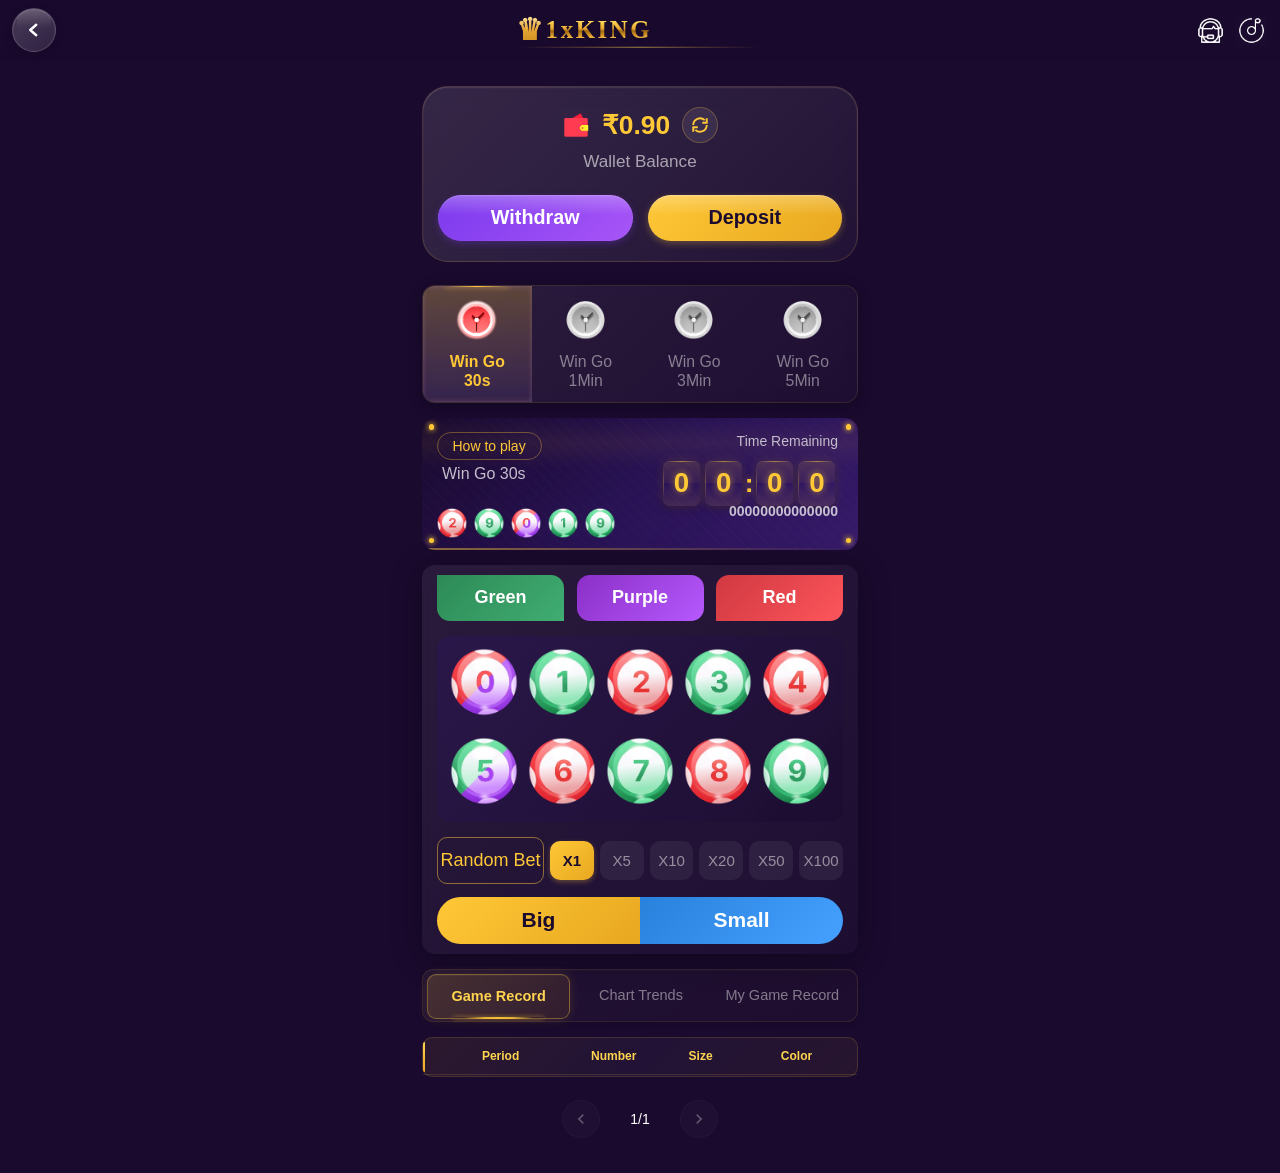
==== index.html @ 7b6fef20 "sdfsdf" ====
<!DOCTYPE html>
<html lang="en">

<head>
  <meta charset="UTF-8">
  <meta name="viewport" content="width=device-width, initial-scale=1.0">
  <title>RAJALUCK - Wallet & Games</title>
  <style>
    :root {
      --gold: #ffc837;
      --gold-alpha: rgba(255, 200, 55, 0.5);
      --gold-light: #ffc837;
      --gold-glow: rgba(255, 200, 55, 0.15);
      --red: #fd565c;
      --green: #40ad72;
      --violet: #b659fe;
      --primary-red: #fb4e4e;
      --primary-green: #5cba47;
      --primary-violet: #eb43dd;
      --bg-glass: linear-gradient(135deg, rgba(255, 255, 255, 0.07), rgba(255, 255, 255, 0.02));
      --sweep-color: rgba(255, 255, 255, 0.2);
      --font-stack: -apple-system, BlinkMacSystemFont, "Helvetica Neue", Helvetica, "Segoe UI", Arial, sans-serif;
      --glass-card-bg: linear-gradient(135deg, rgba(255, 255, 255, 0.12) 0%, rgba(255, 255, 255, 0.04) 100%);
      --gold-grad: linear-gradient(135deg, #FFC837 0%, #E8A820 100%);
      --purple-grad: linear-gradient(135deg, #7C3AED 0%, #A855F7 100%);
      --glass-container-bg: linear-gradient(135deg, rgba(255, 255, 255, 0.08) 0%, rgba(255, 255, 255, 0.02) 100%);
      --active-item-bg: linear-gradient(rgba(255, 200, 55, 0.25) 0%, rgba(168, 120, 255, 0.1) 100%);
      --muted-text: rgba(255, 255, 255, 0.45);
      --bg-glass-main: linear-gradient(135deg, rgba(26, 10, 46, 0.88) 0%, rgba(45, 21, 96, 0.78) 50%, rgba(58, 29, 114, 0.88) 100%);
    }

    body {
      background-color: #1a0a2e;
      min-height: 100vh;
      margin: 0;
      padding-top: 0;
      font-family: var(--font-stack);
      -webkit-font-smoothing: antialiased;
      display: flex;
      flex-direction: column;
      align-items: center;
    }

    /* ==================== NAVBAR ==================== */
    .navbar {
      position: relative;
      width: 100%;
      height: 60.7px;
      background: rgba(26, 10, 46, 0.95);
      backdrop-filter: blur(20px);
      display: grid;
      grid-template-columns: 1fr auto 1fr;
      align-items: center;
      padding: 0 12px;
      box-sizing: border-box;
      z-index: 1000;
      gap: 8px;
    }

    .navbar__content-left {
      position: relative;
      display: flex;
      align-items: center;
      justify-content: flex-start;
      min-width: 0;
    }

    .back-btn {
      position: relative;
      width: 42.2px;
      height: 42.2px;
      display: flex;
      align-items: center;
      justify-content: center;
      cursor: pointer;
      border-radius: 50%;
      background: linear-gradient(145deg, rgba(255, 255, 255, 0.2) 0%, rgba(255, 255, 255, 0.1) 100%);
      border: 0.8px solid rgba(255, 255, 255, 0.15);
      box-shadow: 0 2.6px 9.2px rgba(0, 0, 0, 0.15),
        inset 0 0.6px 1.3px rgba(255, 255, 255, 0.2);
      overflow: hidden;
      transition: all 0.2s ease;
      flex-shrink: 0;
    }

    .back-btn::before {
      content: "";
      position: absolute;
      top: 0;
      left: 4px;
      right: 4px;
      height: 45%;
      background: linear-gradient(rgba(255, 255, 255, 0.2), rgba(0, 0, 0, 0));
      border-radius: 50% 50% 0 0;
      pointer-events: none;
    }

    .back-btn:active {
      transform: scale(0.94);
      background: linear-gradient(145deg, rgba(255, 255, 255, 0.25) 0%, rgba(255, 255, 255, 0.15) 100%);
    }

    .back-btn svg {
      color: #ffffff;
      z-index: 1;
    }

    .navbar__content-center {
      display: flex;
      align-items: center;
      justify-content: center;
      width: auto;
      max-width: 256px;
      height: 47px;
      min-width: 150px;
    }

    .brand-logo-svg {
      display: block;
      height: 100%;
      width: auto;
    }

    .navbar__content-right {
      position: relative;
      display: flex;
      gap: 8px;
      justify-content: flex-end;
      align-items: center;
      min-width: 0;
    }

    .WinGo__C-head-more {
      display: flex;
      justify-content: space-between;
      align-items: center;
      gap: 10px;
    }

    .head-more-icon {
      width: 31.6px;
      height: 31.6px;
      background-size: contain;
      background-repeat: no-repeat;
      display: block;
      cursor: pointer;
      transition: opacity 0.1s;
    }

    .head-more-icon:active {
      opacity: 0.6;
    }

    /* ==================== RESPONSIVE CONTAINER ==================== */
    .main-container {
      width: 100%;
      max-width: 460px;
      padding: 0 12px;
      margin: 0 auto;
      padding-bottom: 20px;
      box-sizing: border-box;
    }

    @media (max-width: 380px) {
      .main-container {
        padding: 0 8px;
        padding-bottom: 15px;
      }
    }

    /* ==================== WALLET CARD ==================== */
    .Wallet__C {
      width: 100%;
      padding: 15px 0;
      margin-top: 10px;
      box-sizing: border-box;
    }

    .Wallet__C-balance {
      position: relative;
      background: var(--glass-card-bg);
      backdrop-filter: blur(13.2px);
      -webkit-backdrop-filter: blur(13.2px);
      border-radius: 26px;
      border: 0.8px solid rgba(255, 200, 55, 0.15);
      padding: 20px 15px;
      box-shadow: inset 0 0.6px 1.3px rgba(255, 255, 255, 0.2);
      overflow: hidden;
    }

    .Wallet__C-balance-l1 {
      display: flex;
      align-items: center;
      justify-content: center;
      gap: 12px;
      font-size: 26.4px;
      font-weight: 700;
      color: #FFC837;
    }

    .Wallet__C-balance-l1 img {
      width: 28px;
      height: 28px;
    }

    .Wallet__C-balance-l2 {
      margin-top: 9px;
      font-size: 17.1px;
      color: rgba(255, 255, 255, 0.6);
      text-transform: capitalize;
      text-align: center;
    }

    .Wallet__C-balance-l3 {
      margin-top: 23px;
      display: flex;
      justify-content: space-between;
      gap: 15px;
    }

    .glass-btn {
      position: relative;
      flex: 1;
      height: 46px;
      display: flex;
      align-items: center;
      justify-content: center;
      border-radius: 26px;
      font-weight: 600;
      font-size: 19.8px;
      cursor: pointer;
      overflow: hidden;
      transition: transform 0.1s;
    }

    .glass-btn::before {
      content: "";
      position: absolute;
      top: 0;
      left: 2px;
      right: 2px;
      height: 45%;
      background: linear-gradient(rgba(255, 255, 255, 0.25), rgba(255, 255, 255, 0));
      border-radius: 20px 20px 0 0;
      pointer-events: none;
    }

    .btn-withdraw {
      background: var(--purple-grad);
      color: #fff;
      box-shadow: 0 2.6px 7.9px rgba(124, 58, 237, 0.3), inset 0 0.6px 1.3px rgba(255, 255, 255, 0.3);
    }

    .btn-deposit {
      background: var(--gold-grad);
      color: #1A0A2E;
      box-shadow: 0 2.6px 7.9px rgba(255, 200, 55, 0.3), inset 0 0.6px 1.3px rgba(255, 255, 255, 0.4);
    }

    .glass-btn:active {
      transform: scale(0.96);
    }

    .refresh {
      background: rgba(255, 255, 255, 0.08);
      border: 0.8px solid rgba(255, 200, 55, 0.25);
      border-radius: 50%;
      width: 34px;
      height: 34px;
      display: flex;
      align-items: center;
      justify-content: center;
      cursor: pointer;
    }

    /* ==================== GAME LIST TABS ==================== */
    .GameList__C {
      display: flex;
      width: 100%;
      height: 118px;
      background-image: var(--glass-container-bg);
      backdrop-filter: blur(7.9px);
      -webkit-backdrop-filter: blur(7.9px);
      border: 0.8px solid rgba(255, 200, 55, 0.1);
      border-radius: 13.2px;
      box-shadow: 0 2.6px 13.2px rgba(0, 0, 0, 0.3);
      margin: 8px auto 0;
      overflow: hidden;
      box-sizing: border-box;
    }

    .GameList__C-item {
      position: relative;
      flex: 1;
      display: flex;
      flex-direction: column;
      align-items: center;
      justify-content: center;
      transition: all 0.3s ease;
      padding: 10px 5px;
    }

    .GameList__C-item:not(.active) {
      cursor: default;
    }

    .timer-icon {
      width: 48px;
      height: 48px;
      margin-bottom: 8px;
      transition: all 0.3s ease;
    }

    .GameList__C-item div {
      font-size: 15.8px;
      text-align: center;
      line-height: 1.2;
      color: var(--muted-text);
      font-weight: 500;
    }

    .GameList__C-item.active {
      cursor: pointer;
      background-image: var(--active-item-bg);
      box-shadow:
        inset 0 -1.3px 5.2px rgba(255, 200, 55, 0.15),
        inset 0 1.3px 5.2px rgba(168, 120, 255, 0.2);
    }

    .GameList__C-item.active::before {
      content: "";
      position: absolute;
      top: 0;
      left: 20%;
      right: 20%;
      height: 1.5px;
      background: linear-gradient(90deg, rgba(0, 0, 0, 0), var(--gold-light), rgba(0, 0, 0, 0));
      border-radius: 1.3px;
      pointer-events: none;
      box-shadow: 0 0 5px var(--gold-light);
    }

    .GameList__C-item.active .timer-icon {
      filter: brightness(1.15);
    }

    .GameList__C-item.active div {
      color: var(--gold-light);
      font-weight: 700;
    }

    /* ==================== TIME LEFT TIMER SECTION ==================== */
    .TimeLeft__C {
      position: relative;
      width: 100%;
      height: 132.05px;
      margin: 15px auto;
      border-radius: 13.2px;
      background: url("https://20518.rajaluckking.com/assets/png/diban-f66383f9.png") no-repeat center / 100% 100%;
      display: flex;
      align-items: center;
      justify-content: center;
      overflow: hidden;
      animation: staggerIn 0.4s ease-out both;
      box-sizing: border-box;
    }

    .TimeLeft__C::before {
      content: "";
      position: absolute;
      inset: 0;
      background:
        repeating-linear-gradient(45deg, transparent, transparent 7.9px, rgba(255, 200, 55, 0.03) 7.9px, rgba(255, 200, 55, 0.03) 8.6px),
        var(--bg-glass-main);
      z-index: 0;
    }

    .TimeLeft__C::after {
      content: "";
      position: absolute;
      bottom: 0;
      left: -100%;
      width: 200%;
      height: 1.3px;
      background: linear-gradient(90deg, transparent 0%, var(--gold-alpha) 50%, transparent 100%);
    }

    .TimeLeft__C-scanline {
      position: absolute;
      top: 0;
      left: 0;
      width: 100%;
      height: 100%;
      z-index: 1;
      pointer-events: none;
    }

    .TimeLeft__C-scanline::before {
      content: "";
      position: absolute;
      width: 100%;
      height: 50px;
      background: linear-gradient(transparent, rgba(255, 200, 55, 0.06), transparent);
      animation: scanDown 4s ease-in-out infinite;
    }

    .TimeLeft__C-time-digit {
      position: relative;
      width: 37px;
      height: 45px;
      margin: 0 2.6px;
      border-radius: 6.6px;
      background: linear-gradient(rgba(255, 200, 55, 0.15) 0%, rgba(255, 200, 55, 0.05) 50%, transparent 50%, rgba(255, 200, 55, 0.12) 100%);
      box-shadow: 0 0 10.5px rgba(255, 200, 55, 0.15), 0 2.6px 7.9px rgba(0, 0, 0, 0.3), inset 0 0.6px 0 rgba(255, 255, 255, 0.08);
      display: flex;
      align-items: center;
      justify-content: center;
    }

    .TimeLeft__C-time-digit::before {
      content: "";
      position: absolute;
      top: 0;
      left: 10%;
      width: 80%;
      height: 1px;
      background: linear-gradient(90deg, transparent, var(--gold-alpha), transparent);
    }

    .TimeLeft__C-time-digit::after {
      content: "";
      position: absolute;
      left: 0;
      top: 15%;
      width: 1px;
      height: 70%;
      background: linear-gradient(transparent, rgba(255, 200, 55, 0.3), transparent);
    }

    .TimeLeft__C-time-digit span {
      color: var(--gold);
      font-size: 27.7px;
      font-weight: 800;
      text-shadow: 0 0 7.9px rgba(255, 200, 55, 0.6);
    }

    .TimeLeft__C-time-colon {
      color: var(--gold);
      font-size: 26.4px;
      font-weight: 800;
      animation: colonBlink 1s steps(1) infinite;
      text-shadow: 0 0 6.6px var(--gold-alpha);
    }

    .TimeLeft__C-corner {
      position: absolute;
      width: 5.3px;
      height: 5.3px;
      background: var(--gold);
      border-radius: 50%;
      box-shadow: 0 0 5.3px 1.3px rgba(255, 200, 55, 0.6);
      z-index: 2;
    }

    .tl {
      top: 6.6px;
      left: 6.6px;
    }

    .tr {
      top: 6.6px;
      right: 6.6px;
    }

    .bl {
      bottom: 6.6px;
      left: 6.6px;
    }

    .br {
      bottom: 6.6px;
      right: 6.6px;
    }

    .TimeLeft__C-rule {
      position: absolute;
      top: 14.5px;
      left: 14.5px;
      border: 1px solid rgba(255, 200, 55, 0.35);
      border-radius: 40px;
      padding: 5px 15px;
      color: var(--gold);
      font-size: 14px;
      z-index: 3;
    }

    .TimeLeft__C-name {
      position: absolute;
      top: 47.5px;
      left: 20px;
      color: #fffb;
      z-index: 3;
    }

    .TimeLeft__C-num {
      position: absolute;
      bottom: 12px;
      left: 15px;
      display: flex;
      z-index: 3;
    }

    .TimeLeft__C-num div {
      width: 30px;
      height: 30px;
      background-size: contain;
      background-repeat: no-repeat;
      background-position: center;
      margin-right: 7px;
    }

    .TimeLeft__C-text {
      position: absolute;
      top: 15px;
      right: 20px;
      color: rgba(255, 255, 255, 0.7);
      z-index: 3;
      font-size: 14px;
      font-weight: 500;
    }

    .TimeLeft__C-id {
      position: absolute;
      top: 85px;
      right: 20px;
      color: #fffb;
      font-size: 14px;
      font-weight: 600;
      z-index: 3;
    }

    .TimeLeft__C-timer-container {
      position: absolute;
      top: 43px;
      right: 20px;
      display: flex;
      align-items: center;
      z-index: 3;
    }

    /* ==================== BETTING CARD (Combined) ==================== */
    .Betting__C {
      position: relative;
      width: 100%;
      padding: 10px 15px;
      border-radius: 13px;
      background: var(--bg-glass);
      backdrop-filter: blur(10px);
      box-shadow: 0 5px 30px rgba(0, 0, 0, 0.35);
      overflow: hidden;
      animation: staggerIn 0.4s ease-out both;
      margin-top: 15px;
      margin-left: auto;
      margin-right: auto;
      box-sizing: border-box;
    }

    /* --- Action Buttons & Reflections --- */
    .glossy-btn {
      position: relative;
      overflow: hidden;
      display: flex;
      align-items: center;
      justify-content: center;
      color: #fff;
      font-weight: 600;
      text-transform: capitalize;
      cursor: pointer;
    }

    .glossy-btn::before {
      content: "";
      position: absolute;
      top: 0;
      left: -150%;
      width: 50%;
      height: 100%;
      background: linear-gradient(90deg, transparent, var(--sweep-color), transparent);
      animation: colorBtnSweep 3s ease-in-out infinite;
    }

    .Betting__C-head {
      display: flex;
      justify-content: space-between;
      height: 46px;
      margin-bottom: 15px;
    }

    .Betting__C-head div {
      width: 127px;
      font-size: 18px;
      border-radius: 13px;
      display: flex;
      align-items: center;
      justify-content: center;
    }

    .Betting__C-head-g {
      background: linear-gradient(135deg, #2d8a56, #40ad72);
      border-radius: 0 13px !important;
    }

    .Betting__C-head-p {
      background: linear-gradient(135deg, #8b2fc7, #b659fe);
    }

    .Betting__C-head-r {
      background: linear-gradient(135deg, #d03840, #fd565c);
      border-radius: 13px 0 !important;
    }

    /* --- ALL 0-9 NUMBERS GRID ==================== */
    .Betting__C-numC {
      display: flex;
      flex-wrap: wrap;
      justify-content: space-between;
      padding: 8px 13px;
      border-radius: 13px;
      margin-top: 15px;
      background: linear-gradient(135deg, rgba(45, 21, 96, 0.4), rgba(26, 10, 46, 0.5));
      min-height: 170px;
      gap: 8px;
    }

    .Betting__C-numC div {
      width: calc(20% - 8px);
      height: 76px;
      background-size: contain;
      background-repeat: no-repeat;
      background-position: center;
      cursor: pointer;
      margin-bottom: 5px;
    }

    /* Number images */
    .n0 {
      background-image: url("assets/ball_0.webp");
    }

    .n1 {
      background-image: url("assets/ball_1.webp");
    }

    .n2 {
      background-image: url("assets/ball_2.webp");
    }

    .n3 {
      background-image: url("assets/ball_3.webp");
    }

    .n4 {
      background-image: url("assets/ball_4.webp");
    }

    .n5 {
      background-image: url("assets/ball_5.webp");
    }

    .n6 {
      background-image: url("assets/ball_6.webp");
    }

    .n7 {
      background-image: url("assets/ball_7.webp");
    }

    .n8 {
      background-image: url("assets/ball_8.webp");
    }

    .n9 {
      background-image: url("assets/ball_9.webp");
    }

    /* --- MULTIPLE SECTION --- */
    .Betting__C-multiple {
      display: flex;
      align-items: center;
      justify-content: space-between;
      margin-top: 15px;
      height: 45px;
      flex-wrap: wrap;
      gap: 6px;
    }

    .Betting__C-multiple-l {
      position: relative;
      width: 105px;
      height: 45px;
      line-height: 45px;
      border: 1px solid var(--gold-alpha);
      border-radius: 10px;
      font-size: 18px;
      color: var(--gold);
      text-align: center;
      overflow: hidden;
    }

    .Betting__C-multiple-l::before {
      content: "";
      position: absolute;
      top: 0;
      left: -100%;
      width: 50%;
      height: 100%;
      background: linear-gradient(90deg, transparent, rgba(255, 200, 55, 0.15), transparent);
      animation: colorBtnSweep 4s ease-in-out infinite;
    }

    .Betting__C-multiple-r {
      width: 48px;
      height: 39px;
      display: flex;
      align-items: center;
      justify-content: center;
      background: rgba(255, 255, 255, 0.06);
      color: rgba(255, 255, 255, 0.5);
      border-radius: 10px;
      font-size: 15px;
      cursor: pointer;
      flex: 1;
    }

    .Betting__C-multiple-r.active {
      background: linear-gradient(135deg, var(--gold), #e8a820);
      color: #1a0a2e;
      font-weight: 600;
      box-shadow: 0 2px 5px rgba(255, 200, 55, 0.3);
    }

    /* --- Foot Buttons --- */
    .Betting__C-foot {
      display: flex;
      justify-content: center;
      height: 47px;
      margin-top: 15px;
    }

    .Betting__C-foot div {
      width: 204px;
      font-size: 21px;
    }

    .Betting__C-foot-b {
      background: linear-gradient(135deg, var(--gold), #e8a820);
      border-radius: 26px 0 0 26px;
      color: #1a0a2e !important;
    }

    .Betting__C-foot-s {
      background: linear-gradient(135deg, #2882dc, #46a0ff);
      border-radius: 0 26px 26px 0;
    }

    /* Animations */
    @keyframes colorBtnSweep {
      0% {
        transform: translateX(-150%);
      }

      100% {
        transform: translateX(450%);
      }
    }

    @keyframes staggerIn {
      0% {
        opacity: 0;
        transform: translateY(10px);
      }

      100% {
        opacity: 1;
        transform: translateY(0px);
      }
    }

    @keyframes scanDown {

      0%,
      100% {
        top: -40%;
      }

      50% {
        top: 100%;
      }
    }

    @keyframes colonBlink {

      0%,
      100% {
        opacity: 1;
      }

      50% {
        opacity: 0.2;
      }
    }

    /* Small screen adjustments */
    @media (max-width: 480px) {
      .Betting__C-head div {
        font-size: 16.5px;
      }

      .Betting__C-numC div {
        height: 68px;
      }

      .TimeLeft__C-time-digit {
        width: 34px;
        height: 42px;
      }

      .TimeLeft__C-time-digit span {
        font-size: 25px;
      }
    }

    /* Extra small screens (Pixel 7, etc.) */
    @media (max-width: 380px) {

      /* Navbar adjustments */
      .navbar {
        padding: 0 8px;
        height: 52px;
        gap: 4px;
      }

      .back-btn {
        width: 34px;
        height: 34px;
        flex-shrink: 0;
      }

      .back-btn svg {
        width: 14px;
        height: 14px;
      }

      .head-more-icon {
        width: 24px;
        height: 24px;
        flex-shrink: 0;
      }

      .navbar__content-center {
        width: 100%;
        max-width: 180px;
        height: 35px;
        min-width: 150px;
      }

      .brand-logo-svg {
        transform: scale(0.75);
      }

      /* Main container and wallet */
      .Wallet__C {
        padding: 12px 0;
        margin-top: 8px;
      }

      .Wallet__C-balance {
        padding: 15px 12px;
      }

      .Wallet__C-balance-l1 {
        font-size: 22px;
        gap: 8px;
      }

      .Wallet__C-balance-l1 img {
        width: 24px;
        height: 24px;
      }

      .Wallet__C-balance-l2 {
        font-size: 14px;
        margin-top: 6px;
      }

      .Wallet__C-balance-l3 {
        margin-top: 15px;
        gap: 10px;
      }

      .glass-btn {
        height: 40px;
        font-size: 16px;
      }

      .refresh {
        width: 30px;
        height: 30px;
      }

      /* Game tabs */
      .GameList__C {
        height: 100px;
        margin: 6px auto 0;
      }

      .timer-icon {
        width: 40px;
        height: 40px;
        margin-bottom: 6px;
      }

      .GameList__C-item div {
        font-size: 13px;
      }

      /* Timer section */
      .TimeLeft__C {
        height: 110px;
        margin: 12px auto;
        border-radius: 10px;
      }

      .TimeLeft__C-rule {
        top: 10px;
        left: 10px;
        padding: 4px 10px;
        font-size: 12px;
      }

      .TimeLeft__C-name {
        top: 40px;
        left: 20x;
        font-size: 12px;
      }

      .TimeLeft__C-time-digit {
        width: 30px;
        height: 36px;
        margin: 0 2px;
      }

      .TimeLeft__C-time-digit span {
        font-size: 22px;
      }

      .TimeLeft__C-time-colon {
        font-size: 22px;
      }

      .TimeLeft__C-num div {
        width: 28px;
        height: 28px;
        margin-right: 6px;
      }

      .TimeLeft__C-id {
        top: 85px;
        font-size: 12px;
      }

      /* Betting card */
      .Betting__C {
        padding: 8px 12px;
        margin-top: 12px;
        border-radius: 10px;
      }

      .Betting__C-head {
        height: 38px;
        margin-bottom: 12px;
      }

      .Betting__C-head div {
        width: 100px;
        font-size: 15px;
      }

      .Betting__C-numC {
        padding: 6px 10px;
        margin-top: 12px;
        min-height: 140px;
        gap: 6px;
      }

      .Betting__C-numC div {
        width: calc(20% - 6px);
        height: 60px;
        margin-bottom: 3px;
      }

      .Betting__C-multiple {
        margin-top: 12px;
        height: 38px;
        gap: 4px;
      }

      .Betting__C-multiple-l {
        width: 90px;
        height: 38px;
        line-height: 38px;
        font-size: 15px;
      }

      .Betting__C-multiple-r {
        width: 42px;
        height: 34px;
        font-size: 13px;
      }

      .Betting__C-foot {
        height: 40px;
        margin-top: 12px;
      }

      .Betting__C-foot div {
        width: 175px;
        font-size: 18px;
      }

      :root {
        --row-height: 60px;
        --dot-size: 18px;
      }
    }

    /* ==================== RECORD & TRENDS SECTION ==================== */
    .RecordNav__C {
      position: relative;
      width: 100%;
      height: 52.8px;
      margin: 15px auto;
      padding: 4px;
      border-radius: 11px;
      border: 0.8px solid rgba(255, 200, 55, 0.1);
      background: linear-gradient(135deg, rgba(255, 255, 255, 0.03), rgba(255, 200, 55, 0.02));
      box-shadow: 0 1.3px 7.9px rgba(0, 0, 0, 0.15), inset 0 0.6px 0 rgba(255, 255, 255, 0.03);
      display: flex;
      overflow: visible;
      box-sizing: border-box;
    }

    .RecordNav__C::before {
      content: "";
      position: absolute;
      top: 0;
      left: 0;
      width: 100%;
      height: 0.65px;
      background: linear-gradient(90deg, transparent 10%, rgba(255, 200, 55, 0.15) 50%, transparent 90%);
    }

    .RecordNav__C div {
      flex: 1;
      height: 100%;
      display: flex;
      align-items: center;
      justify-content: center;
      font-size: 14.5px;
      color: rgba(255, 255, 255, 0.45);
      border-radius: 9px;
      cursor: pointer;
      transition: all 0.3s;
      position: relative;
    }

    .RecordNav__C div.active {
      color: #ffd54f;
      font-weight: 700;
      background: linear-gradient(135deg, rgba(255, 200, 55, 0.18), rgba(255, 180, 30, 0.08));
      border: 0.8px solid rgba(255, 200, 55, 0.35);
      box-shadow: 0 0 10.5px rgba(255, 200, 55, 0.15), inset 0 0.6px 0 rgba(255, 255, 255, 0.08);
    }

    .RecordNav__C div.active::before {
      content: "";
      position: absolute;
      top: 0;
      left: 15%;
      width: 70%;
      height: 0.65px;
      background: linear-gradient(90deg, transparent, rgba(255, 200, 55, 0.5), transparent);
    }

    .RecordNav__C div.active::after {
      content: "";
      position: absolute;
      bottom: -1px;
      left: 18%;
      width: 64%;
      height: 1.3px;
      background: linear-gradient(90deg,
          transparent 12%,
          rgba(255, 200, 55, 0.85) 35%,
          rgba(255, 200, 55, 0.95) 50%,
          rgba(255, 200, 55, 0.85) 65%,
          transparent 88%);
      box-shadow: 0 0 4px rgba(255, 200, 55, 0.6);
      border-radius: 2px;
    }

    .GameRecord__C,
    .Trend__C {
      width: 100%;
      margin: 0 auto;
      display: none;
    }

    .GameRecord__C.active,
    .Trend__C.active {
      display: block;
    }

    .GameRecord__C-head,
    .Trend__C-head {
      position: relative;
      height: 40px;
      display: flex;
      align-items: center;
      background: linear-gradient(135deg, rgba(255, 200, 55, 0.08), rgba(255, 255, 255, 0.04) 50%, rgba(255, 200, 55, 0.06));
      border-radius: 10px;
      color: #ffd54f;
      font-weight: 700;
      font-size: 13px;
      border: 1px solid rgba(255, 200, 55, 0.15);
      box-sizing: border-box;
      margin-bottom: 8px;
    }

    .GameRecord__C-head::before,
    .Trend__C-head::before {
      content: "";
      position: absolute;
      left: 0;
      top: 4px;
      width: 2px;
      height: 30px;
      background: linear-gradient(#ffd54f, #e8a820);
      border-radius: 2px 0 0 2px;
    }

    .GameRecord__C-body {
      background: linear-gradient(rgba(255, 255, 255, 0.024), rgba(255, 255, 255, 0.01));
      border-radius: 10px;
      overflow: hidden;
      color: #fff;
    }

    .Trend__C-head::after {
      content: "";
      position: absolute;
      bottom: 0;
      left: 0;
      width: 100%;
      height: 0.6px;
      background: linear-gradient(90deg, transparent 5%, rgba(255, 200, 55, 0.25) 50%, transparent 95%);
    }

    .van-row {
      display: flex;
      width: 100%;
      align-items: center;
      min-height: 36px;
      background: linear-gradient(rgba(255, 255, 255, 0.024), rgba(255, 255, 255, 0.01));
      border-bottom: 0.5px solid rgba(255, 255, 255, 0.05);
      padding: 0 8px;
      box-sizing: border-box;
    }

    .van-row:last-child {
      border-bottom: none;
    }

    .van-col--8 {
      width: 33.3%;
      text-align: center;
      font-size: 12px;
    }

    .van-col--5 {
      width: 20.8%;
      text-align: center;
      font-size: 12px;
    }

    .van-col--6 {
      width: 25.1%;
      text-align: center;
      font-size: 12px;
    }

    .van-col--16 {
      width: 66.6%;
      text-align: center;
      font-size: 12px;
    }

    .GameRecord__C-body-num {
      font-size: 14px;
      font-weight: 900;
    }

    .num-red {
      color: #fd565c;
    }

    .num-green {
      color: #40ad72;
    }

    .num-mixed-5 {
      background: linear-gradient(#40ad72 51%, #b659fe 51%);
      background-clip: text;
      -webkit-text-fill-color: transparent;
    }

    .num-mixed-0 {
      background: linear-gradient(#fd565c 51%, #b659fe 51%);
      background-clip: text;
      -webkit-text-fill-color: transparent;
    }

    .GameRecord__C-origin {
      display: flex;
      justify-content: center;
      gap: 4px;
    }

    .GameRecord__C-origin-I {
      width: 12px;
      height: 12px;
      border-radius: 50%;
    }

    .Trend__C-body1 {
      width: 100%;
      display: block;
      color: rgba(255, 255, 255, 0.7);
      padding: 0 0 14px 0;
      text-align: center;
      background: linear-gradient(rgba(255, 255, 255, 0.024), rgba(255, 255, 255, 0.01));
      border-radius: 10px 10px 0 0;
    }

    .Trend__C-body1-line {
      display: flex;
      width: 100%;
      font-size: 13px;
      color: rgba(255, 255, 255, 0.6);
      align-items: center;
    }

    /* First line specific styling (Header label) */
    .Trend__C-body1-line:first-child {
      height: 28.5px;
      padding: 13px 0 0 10px;
      text-align: left;
      font-weight: 600;
      color: #fff;
    }

    /* General rows styling */
    .Trend__C-body1-line:not(:first-child) {
      height: 18px;
      margin-top: 10px;
    }

    /* Label on the left */
    .Trend__C-body1-line > div:first-child {
      width: 139px;
      height: 18px;
      padding-left: 10px;
      text-align: left;
      flex: 0 0 auto;
    }

    /* Container for the numbers */
    .Trend__C-body1-line-num {
      display: flex;
      flex: 1;
      height: 18px;
      justify-content: space-between;
      padding-right: 7.5px;
    }

    /* Individual number styles */
    .Trend__C-body1-line-num > div,
    .Trend__C-body1-line-num > span {
      width: 18px;
      height: 18px;
      line-height: 18px;
      border: 0.8px solid rgba(255, 200, 55, 0.35);
      color: rgb(255, 213, 79);
      text-align: center;
      box-sizing: border-box;
      font-size: 10px;
      display: block;
    }

    /* Circular styling for the "Winning numbers" row */
    .Trend__C-body1-line.lottery .Trend__C-body1-line-num > div {
      border-radius: 50%;
    }

    /* Consistency for other rows */
    .Trend__C-body1-line:not(.lottery) .Trend__C-body1-line-num > div,
    .Trend__C-body1-line:not(.lottery) .Trend__C-body1-line-num > span {
      border-radius: 0;
      border-color: transparent;
      color: rgba(255, 255, 255, 0.4);
    }

    .Trend__C-body2 {
      position: relative;
      width: 100%;
      display: flex;
      flex-direction: column;
      background: linear-gradient(rgba(255, 255, 255, 0.024), rgba(255, 255, 255, 0.01));
      border-radius: 0 0 10px 10px;
      overflow: hidden;
    }

    .Trend__C-body2>div {
      height: var(--row-height, 50px);
      display: flex;
      align-items: center;
      padding: 0 10px;
      box-sizing: border-box;
      border-bottom: 1px solid rgba(255, 255, 255, 0.05);
      z-index: 2;
    }

    .Trend__C-body2>div:nth-child(even) {
      background: rgba(255, 255, 255, 0.04);
    }

    .Trend__C-body2>div:last-child {
      border-bottom: none;
    }

    .Trend__C-body2 .van-row {
      display: flex;
      width: 100%;
      align-items: center;
      background: transparent;
      border: none;
      padding: 0;
      min-height: auto;
    }

    .Trend__C-body2 .van-col--8 {
      width: 30%;
      color: #999;
      font-size: 11px;
    }

    .Trend__C-body2 .van-col--16 {
      width: 70%;
      display: flex;
      align-items: center;
      justify-content: space-between;
      position: relative;
    }

    .Trend__C-body2-Num {
      display: flex;
      flex: 1;
      justify-content: space-between;
      padding-right: 7.5px;
    }

    .Trend__C-body2-Num-item {
      width: var(--dot-size, 18px);
      height: var(--dot-size, 18px);
      line-height: var(--dot-size, 18px);
      text-align: center;
      border-radius: 50%;
      font-size: 10px;
      color: #666;
      position: relative;
    }

    .action1,
    .action3,
    .action7,
    .action9 {
      background: #5cba47;
      color: #fff !important;
    }

    .action2,
    .action4,
    .action6,
    .action8 {
      background: #fb4e4e;
      color: #fff !important;
    }

    .action0 {
      background: linear-gradient(135deg, #fb4e4e 50%, #eb43dd 50%);
      color: #fff !important;
    }

    .action5 {
      background: linear-gradient(135deg, #5cba47 50%, #eb43dd 50%);
      color: #fff !important;
    }

    .Trend__C-body2-Num-BS {
      width: var(--dot-size, 22px);
      height: var(--dot-size, 22px);
      line-height: var(--dot-size, 22px);
      text-align: center;
      border-radius: 50%;
      font-size: 12px;
      color: #fff;
      flex-shrink: 0;
    }

    .isB {
      background: #f3bd14;
    }

    .isS {
      background: #6da7f4;
    }

    /* Dynamic SVG Line Layer */
    .line-overlay {
      position: absolute;
      top: 0;
      left: 30%;
      width: 70%;
      height: 100%;
      pointer-events: none;
      z-index: 1;
    }

    .trend-path {
      fill: none;
      stroke: #ffc837;
      stroke-width: 1.5;
      stroke-linecap: round;
      stroke-linejoin: round;
      opacity: 0.9;
      vector-effect: non-scaling-stroke;
      filter: drop-shadow(0 0 2px rgba(255, 200, 55, 0.4));
    }

    /* My Game Record Styles */
    .MyGameRecord__C {
      width: 100%;
      margin: 0 auto;
      display: block;
      background: linear-gradient(rgba(255, 255, 255, 0.024), rgba(255, 255, 255, 0.01));
      border-radius: 10px;
    }

    .MyGameRecord__C-head {
      display: flex;
      justify-content: flex-end;
      padding: 0 12px;
      height: 45px;
      align-items: center;
      background: linear-gradient(135deg, rgba(255, 200, 55, 0.08), rgba(255, 255, 255, 0.04) 50%, rgba(255, 200, 55, 0.06));
      border-radius: 10px;
      border: 1px solid rgba(255, 200, 55, 0.15);
      margin-bottom: 10px;
      box-sizing: border-box;
    }

    .MyGameRecord__C-head-moreB {
      color: var(--muted-text);
      border: 0.8px solid rgba(255, 200, 55, 0.2);
      padding: 4px 12px;
      border-radius: 15px;
      font-size: 12px;
      cursor: pointer;
      background: rgba(255, 255, 255, 0.05);
    }

    .MyGameRecord__C-body {
      padding: 0 12px;
    }

    .MyGameRecordList__C-item {
      display: flex;
      align-items: center;
      padding: 14px 0;
      border-bottom: 0.5px solid rgba(255, 255, 255, 0.05);
    }

    .MyGameRecordList__C-item:last-child {
      border-bottom: none;
    }

    .MyGameRecordList__C-item-l {
      width: 36px;
      height: 36px;
      border-radius: 10px;
      margin-right: 12px;
      flex-shrink: 0;
    }

    .MyGameRecordList__C-item-l-red {
      background: var(--primary-red);
    }

    .MyGameRecordList__C-item-m {
      flex: 1;
    }

    .MyGameRecordList__C-item-m-top {
      font-size: 14px;
      margin-bottom: 4px;
      color: #fff;
      font-weight: 500;
    }

    .MyGameRecordList__C-item-m-bottom {
      font-size: 11px;
      color: var(--muted-text);
    }

    .MyGameRecordList__C-item-r {
      text-align: right;
    }

    .MyGameRecordList__C-item-r div {
      font-size: 13px;
      color: var(--red);
      margin-bottom: 2px;
    }

    .MyGameRecordList__C-item-r span {
      font-size: 15px;
      font-weight: bold;
      color: var(--red);
    }

    .MyGameRecord__C-foot {
      display: flex;
      align-items: center;
      justify-content: center;
      padding: 15px 0;
      gap: 20px;
    }

    .MyGameRecord__C-foot-page {
      font-size: 14px;
      color: #fff;
      min-width: 40px;
      text-align: center;
    }

    .MyGameRecord__C-foot-previous,
    .MyGameRecord__C-foot-next {
      width: 36px;
      height: 36px;
      background: rgba(255, 255, 255, 0.08);
      border: 0.8px solid rgba(255, 255, 255, 0.1);
      border-radius: 50%;
      display: flex;
      align-items: center;
      justify-content: center;
      cursor: pointer;
      transition: all 0.2s;
    }

    .MyGameRecord__C-foot-previous:active,
    .MyGameRecord__C-foot-next:active {
      transform: scale(0.9);
      background: rgba(255, 255, 255, 0.15);
    }

    .MyGameRecord__C-foot-previous.disabled,
    .MyGameRecord__C-foot-next.disabled {
      opacity: 0.3;
      cursor: not-allowed;
    }

    .icon-arrow {
      width: 20px;
      height: 20px;
      fill: #fff;
    }

    /* ── BETTING POPUP STYLES ── */
    .bet-overlay {
      position: fixed;
      inset: 0;
      background: rgba(0, 0, 0, 0.6);
      display: flex;
      align-items: flex-end;
      justify-content: center;
      z-index: 2000;
      opacity: 0;
      visibility: hidden;
      transition: all 0.3s ease;
    }

    .bet-overlay.active {
      opacity: 1;
      visibility: visible;
    }

    .bet-popup {
      width: 100%;
      max-width: 460px;
      background: #1a0e30;
      box-shadow: 0 -8px 40px rgba(0, 0, 0, 0.7);
      border-radius: 16px 16px 0 0;
      overflow: hidden;
      transform: translateY(100%);
      transition: transform 0.3s ease;
    }

    .bet-overlay.active .bet-popup {
      transform: translateY(0);
    }

    .popup-head {
      width: 100%;
      padding: 14px 0 28px;
      text-align: center;
      clip-path: polygon(0% 0%, 100% 0%, 100% 70%, 50% 100%, 0% 70%);
    }

    .popup-head-title {
      font-size: 20px;
      font-weight: 700;
      color: #fff;
      margin-bottom: 8px;
    }

    .popup-head-bar {
      width: 310px;
      height: 32px;
      line-height: 32px;
      margin: 0 auto;
      background: rgba(255, 255, 255, 0.365);
      backdrop-filter: blur(10px);
      -webkit-backdrop-filter: blur(10px);
      border: 0.8px solid rgba(255, 255, 255, 0.2);
      border-radius: 7px;
      font-size: 16px;
      font-weight: 500;
      color: #fff;
      text-align: center;
    }

    .popup-head-bar span:last-child {
      margin-left: 14px;
      font-weight: 700;
    }

    .popup-body {
      padding: 14px 16px 12px;
    }

    .body-line {
      display: flex;
      justify-content: space-between;
      align-items: center;
      font-size: 15px;
      color: rgba(255, 255, 255, 0.8);
      line-height: 36px;
      margin-top: 10px;
    }

    .body-line:first-child {
      margin-top: 0;
    }

    .body-label {
      white-space: nowrap;
      font-size: 14px;
      color: rgba(255, 255, 255, 0.6);
    }

    .chip-list {
      display: flex;
      flex-wrap: wrap;
      gap: 6px;
      margin-left: 10px;
      flex: 1;
      justify-content: flex-end;
    }

    .chip {
      background: rgba(255, 255, 255, 0.07);
      color: rgba(255, 255, 255, 0.6);
      padding: 0 10px;
      height: 34px;
      line-height: 34px;
      border-radius: 5px;
      min-width: 44px;
      text-align: center;
      cursor: pointer;
      font-size: 13px;
      border: none;
    }

    .qty-ctrl {
      display: flex;
      align-items: center;
      margin-left: 10px;
    }

    .qty-btn {
      width: 34px;
      height: 34px;
      line-height: 34px;
      border-radius: 4px;
      text-align: center;
      font-weight: 700;
      color: #fff;
      cursor: pointer;
      font-size: 18px;
      border: none;
    }

    .qty-input {
      width: 70px;
      height: 34px;
      background: #000;
      margin: 0 8px;
      border-radius: 4px;
      border: 1px solid rgba(255, 255, 255, 0.12);
      color: #fff;
      text-align: center;
      font-size: 16px;
    }

    .agree-row {
      justify-content: flex-start !important;
      gap: 12px;
      margin-top: 15px;
      align-items: center !important;
    }

    .agree-check {
      width: 32px;
      height: 32px;
      border-radius: 6px;
      border: 1.5px solid rgba(255, 255, 255, 0.3);
      cursor: pointer;
      display: flex;
      align-items: center;
      justify-content: center;
      flex-shrink: 0;
      background-size: contain;
      background-repeat: no-repeat;
      background-position: center;
    }

    .agree-check.checked {
      background-image: url('assets/presale_agree.png');
      border: none;
    }

    .agree-text {
      font-size: 15px;
      color: rgba(255, 255, 255, 0.5);
      line-height: 1;
    }

    .agree-link {
      font-size: 13px;
      line-height: 36px;
      margin-left: 4px;
      cursor: pointer;
    }

    .popup-foot {
      display: flex;
      width: 100%;
      height: 52px;
      background: rgb(13, 6, 24);
      line-height: 52px;
      text-align: center;
    }

    .foot-cancel {
      flex: 1;
      color: rgba(255, 255, 255, 0.5);
      font-size: 16px;
      cursor: pointer;
      background: rgb(13, 6, 24);
      border: none;
    }

    .foot-submit {
      flex: 2;
      color: #fff;
      font-size: 15px;
      font-weight: 700;
      cursor: pointer;
      border: none;
    }

    /* Gradient Classes */
    .grad-green {
      background: linear-gradient(90deg, rgb(63, 170, 112), rgb(71, 186, 124));
    }

    .grad-red {
      background: linear-gradient(90deg, rgb(252, 80, 80), rgb(255, 100, 108));
    }

    .grad-violet {
      background: linear-gradient(90deg, rgb(182, 88, 254), rgb(205, 116, 255));
    }

    .grad-split {
      background: linear-gradient(135deg, rgb(251, 78, 78) 50%, rgb(182, 88, 254) 50%);
    }

    .grad-big {
      background: linear-gradient(90deg, rgb(230, 160, 0), rgb(255, 190, 30));
    }

    .grad-small {
      background: linear-gradient(90deg, rgb(40, 130, 220), rgb(70, 160, 255));
    }

    /* ── COUNTDOWN OVERLAY STYLES ── */
    .Betting__C-mark {
      position: absolute;
      inset: 0;
      background: rgba(13, 6, 24, 0.95);
      background-image: radial-gradient(rgba(45, 21, 96, 0.4) 0%, transparent 70%);
      backdrop-filter: blur(8.64px);
      -webkit-backdrop-filter: blur(8.64px);
      display: flex;
      justify-content: center;
      align-items: center;
      border-radius: 14px;
      overflow: hidden;
      z-index: 100;
      opacity: 0;
      visibility: hidden;
      transition: all 0.3s ease;
    }

    .Betting__C-mark.active {
      opacity: 1;
      visibility: visible;
    }

    .mark-rays {
      position: absolute;
      width: 420px;
      height: 420px;
      pointer-events: none;
      background-image: conic-gradient(transparent 0deg, rgba(255, 200, 55, 0.04) 5deg, transparent 10deg,
          transparent 50deg, rgba(168, 120, 255, 0.03) 55deg, transparent 60deg,
          transparent 110deg, rgba(255, 200, 55, 0.04) 115deg, transparent 120deg,
          transparent 170deg, rgba(168, 120, 255, 0.03) 175deg, transparent 180deg,
          transparent 230deg, rgba(255, 200, 55, 0.04) 235deg, transparent 240deg,
          transparent 290deg, rgba(168, 120, 255, 0.03) 295deg, transparent 300deg,
          transparent 360deg);
      animation: raysRotate 20s linear infinite;
    }

    .mark-pulse {
      position: absolute;
      width: 150px;
      height: 150px;
      border-radius: 50%;
      border: 0.8px solid rgba(255, 200, 55, 0.5);
      animation: pulseExpand 3s ease-out infinite;
      opacity: 0.7;
      pointer-events: none;
    }

    .pulse2 {
      animation-delay: 1s;
    }

    .pulse3 {
      animation-delay: 2s;
    }

    .mark-ring {
      position: absolute;
      border-radius: 50%;
      box-sizing: border-box;
      border: 1.6px solid transparent;
      border-top-color: rgba(255, 200, 55, 0.9);
      border-right-color: rgba(255, 200, 55, 0.2);
      width: 220px;
      height: 220px;
      box-shadow: 0 0 20px rgba(255, 200, 55, 0.15);
      animation: ringRotate 3s linear infinite;
      pointer-events: none;
    }

    .ring2 {
      width: 180px;
      height: 180px;
      border-width: 0.8px;
      border-top-color: rgba(168, 120, 255, 0.8);
      border-left-color: rgba(168, 120, 255, 0.25);
      border-right-color: transparent;
      border-bottom-color: transparent;
      box-shadow: 0 0 16px rgba(168, 120, 255, 0.12);
      animation: ringReverse 4s linear infinite;
    }

    .mark-nums {
      position: relative;
      z-index: 2;
      display: flex;
      align-items: center;
      justify-content: center;
    }

    .mark-digit {
      display: flex;
      align-items: center;
      justify-content: center;
      width: 60px;
      height: 80px;
      background: rgba(255, 200, 55, 0.06);
      border: 0.8px solid rgba(255, 200, 55, 0.25);
      border-radius: 10px;
      font-size: 64px;
      font-weight: 900;
      color: rgb(255, 200, 55);
      text-shadow: 0 0 18px rgba(255, 200, 55, 0.6);
      margin: 0 4px;
      line-height: 1;
    }

    .mark-sep {
      font-size: 40px;
      font-weight: 900;
      color: rgb(255, 200, 55);
      text-shadow: 0 0 12px rgba(255, 200, 55, 0.6);
      margin: 0 2px;
      position: relative;
      z-index: 2;
    }

    .mark-label {
      position: absolute;
      bottom: 20px;
      left: 0;
      right: 0;
      text-align: center;
      font-size: 11px;
      font-weight: 600;
      color: rgba(255, 200, 55, 0.45);
      letter-spacing: 6px;
      text-shadow: 0 0 6px rgba(255, 200, 55, 0.2);
      z-index: 2;
    }

    @keyframes ringRotate {
      from {
        transform: rotate(0deg);
      }

      to {
        transform: rotate(360deg);
      }
    }

    @keyframes ringReverse {
      from {
        transform: rotate(360deg);
      }

      to {
        transform: rotate(0deg);
      }
    }

    @keyframes raysRotate {
      from {
        transform: rotate(0deg);
      }

      to {
        transform: rotate(360deg);
      }
    }

    @keyframes pulseExpand {
      0% {
        transform: scale(1);
        opacity: 0.7;
      }

      100% {
        transform: scale(1.6);
        opacity: 0;
      }
    }

    /* ── HOW TO PLAY POPUP STYLES ── */
    .how-to-overlay {
      position: fixed;
      top: 0;
      left: 0;
      width: 100%;
      height: 100%;
      background-color: rgba(0, 0, 0, 0.5);
      backdrop-filter: blur(4px);
      -webkit-backdrop-filter: blur(4px);
      z-index: 3000;
      display: none;
      align-items: center;
      justify-content: center;
    }

    .how-to-overlay.active {
      display: flex;
    }

    .how-to-popup {
      width: 264.14px;
      max-width: 343.2px;
      background-color: #1a0e30;
      border-radius: 12px;
      overflow: hidden;
      box-shadow: 0 5px 25px rgba(0, 0, 0, 0.5);
      animation: staggerIn 0.3s ease-out;
    }

    .how-to-head {
      height: 45px;
      line-height: 45px;
      text-align: center;
      font-size: 15.01px;
      font-weight: 600;
      color: #ffc837;
      border-bottom: 1px solid rgba(255, 255, 255, 0.05);
    }

    .how-to-body {
      padding: 15.01px;
      max-height: 300.16px;
      overflow-y: auto;
      box-sizing: border-box;
      font-size: 12.01px;
      color: rgba(255, 255, 255, 0.8);
      line-height: 1.5;
    }

    .how-to-body::-webkit-scrollbar {
      width: 4px;
    }

    .how-to-body::-webkit-scrollbar-thumb {
      background: rgba(255, 255, 255, 0.15);
      border-radius: 10px;
    }

    .how-to-body div {
      display: block;
      padding: 0;
      margin: 0;
    }

    .how-to-body p {
      margin: 0 0 10px 0;
    }

    .how-to-body p:last-child {
      margin-bottom: 0;
    }

    .how-to-body b {
      color: #ffffff;
      font-weight: 700;
    }

    .how-to-foot {
      padding: 15px;
      display: flex;
      justify-content: center;
    }

    .how-to-foot-btn {
      width: 158px;
      height: 35px;
      line-height: 35px;
      text-align: center;
      font-size: 14.01px;
      font-weight: 700;
      border-radius: 20px;
      background: linear-gradient(135deg, #ffc837 0%, #e8a820 100%);
      color: rgb(26, 10, 46);
      cursor: pointer;
      text-transform: lowercase;
    }
    /* ── PRE-SALE RULES POPUP STYLES ── */
    .presale-overlay {
      position: fixed;
      top: 0;
      left: 0;
      width: 100%;
      height: 100%;
      background-color: rgba(0, 0, 0, 0.5);
      backdrop-filter: blur(4px);
      -webkit-backdrop-filter: blur(4px);
      z-index: 4000;
      display: none;
      align-items: center;
      justify-content: center;
    }

    .presale-overlay.active {
      display: flex;
    }

    .presale-popup {
      width: 264.14px;
      max-width: 343.2px;
      background-color: #1a0e30;
      border-radius: 12px;
      overflow: hidden;
      box-shadow: 0 5px 25px rgba(0, 0, 0, 0.5);
      animation: staggerIn 0.3s ease-out;
    }

    .presale-head {
      height: 45px;
      line-height: 45px;
      text-align: center;
      font-size: 15.01px;
      font-weight: 600;
      color: #ffd54f;
      border-bottom: 1px solid rgba(255, 255, 255, 0.05);
    }

    .presale-body {
      padding: 15.01px;
      max-height: 300.16px;
      overflow-y: auto;
      font-size: 12.01px;
      color: rgba(255, 255, 255, 0.8);
      line-height: 1.5;
      text-align: justify;
    }

    .presale-body::-webkit-scrollbar {
      width: 4px;
    }

    .presale-body::-webkit-scrollbar-thumb {
      background: rgba(255, 255, 255, 0.15);
      border-radius: 10px;
    }

    .presale-foot {
      padding: 15px;
      display: flex;
      justify-content: center;
    }

    .presale-foot-btn {
      width: 158px;
      height: 35px;
      line-height: 35px;
      text-align: center;
      font-size: 14.01px;
      font-weight: 700;
      border-radius: 20px;
      background: linear-gradient(135deg, #ffd54f 0%, #e8a820 100%);
      color: rgb(26, 10, 46);
      cursor: pointer;
      text-transform: capitalize;
    }
  </style>
</head>

<body>

  <!-- Navbar -->
  <nav class="navbar">
    <div class="navbar__content-left">
      <div class="back-btn">
        <svg width="18" height="18" viewBox="0 0 18 18" fill="none">
          <path d="M11.25 3.75L5.25 9L11.25 14.25" stroke="currentColor" stroke-width="2.4" stroke-linecap="round"
            stroke-linejoin="round"></path>
        </svg>
      </div>
    </div>

    <div class="navbar__content-center">
      <svg class="brand-logo-svg" viewBox="0 0 388 72" xmlns="http://www.w3.org/2000/svg">
        <defs>
          <linearGradient id="blCrown" x1="0" y1="0" x2="0" y2="1">
            <stop offset="0%" stop-color="#fff1b8"></stop>
            <stop offset="50%" stop-color="#e8a735"></stop>
            <stop offset="100%" stop-color="#c68a1d"></stop>
          </linearGradient>
          <linearGradient id="blText" x1="0" y1="0" x2="0" y2="1">
            <stop offset="0%" stop-color="#fff8e1"></stop>
            <stop offset="20%" stop-color="#ffd54f"></stop>
            <stop offset="45%" stop-color="#e8a735"></stop>
            <stop offset="55%" stop-color="#a06a10"></stop>
            <stop offset="75%" stop-color="#e8a735"></stop>
            <stop offset="100%" stop-color="#fff1b8"></stop>
          </linearGradient>
          <filter id="blShadow" x="-10%" y="-10%" width="130%" height="140%">
            <feDropShadow dx="0" dy="2" stdDeviation="1.5" flood-color="rgba(0,0,0,0.35)"></feDropShadow>
          </filter>
          <linearGradient id="blLine" x1="0" y1="0" x2="1" y2="0">
            <stop offset="0%" stop-color="rgba(232,167,53,0)"></stop>
            <stop offset="50%" stop-color="#ffd54f"></stop>
            <stop offset="100%" stop-color="rgba(232,167,53,0)"></stop>
          </linearGradient>
        </defs>
        <rect x="10" width="368" y="61" height="1.5" rx="0.75" fill="url(#blLine)" opacity="0.6"></rect>
        <text x="4" y="50" font-size="46" font-weight="900" fill="url(#blCrown)" font-family="serif">♛</text>
        <text x="50" y="48" font-size="38" font-weight="900" letter-spacing="4" fill="url(#blText)"
          filter="url(#blShadow)" font-family="Georgia, serif">1xKING</text>
      </svg>
    </div>

    <div class="navbar__content-right">
      <div class="WinGo__C-head-more">
        <div class="head-more-icon icon-service"></div>
        <div class="head-more-icon icon-more"></div>
        <div class="head-more-icon" style="background-image:url('assets/nav_cs.png');"></div>
        <div class="head-more-icon" style="background-image:url('assets/nav_sound.png');"></div>
      </div>
    </div>
  </nav>

  <div class="main-container">

    <!-- Wallet Balance Card -->
    <div class="Wallet__C">
      <div class="Wallet__C-balance">
        <div class="Wallet__C-balance-l1">
          <img src="assets/wallet_bal_icon.png" alt="Wallet Icon">
          <div>₹0.90</div>
          <div class="refresh">
            <svg width="18" height="18" viewBox="0 0 24 24" fill="none" stroke="#FFC837" stroke-width="2.5">
              <path d="M21 12a9 9 0 0 1-15.3 6.4M3 12a9 9 0 0 1 15.3-6.4M21 3v6h-6M3 21v-6h6" />
            </svg>
          </div>
        </div>
        <div class="Wallet__C-balance-l2">wallet balance</div>
        <div class="Wallet__C-balance-l3">
          <div class="glass-btn btn-withdraw">Withdraw</div>
          <div class="glass-btn btn-deposit">Deposit</div>
        </div>
      </div>
    </div>

    <!-- Game List Tabs (Timer Modes) -->
    <div class="GameList__C" id="gameList">
      <div class="GameList__C-item active" data-time="30s">
        <img class="timer-icon" src="assets/timer_act.png" alt="30s">
        <div>Win Go<br>30s</div>
      </div>
      <div class="GameList__C-item" data-time="1Min">
        <img class="timer-icon" src="assets/timer_nonact.png" alt="1Min">
        <div>Win Go<br>1Min</div>
      </div>
      <div class="GameList__C-item" data-time="3Min">
        <img class="timer-icon" src="assets/timer_nonact.png" alt="3Min">
        <div>Win Go<br>3Min</div>
      </div>
      <div class="GameList__C-item" data-time="5Min">
        <img class="timer-icon" src="assets/timer_nonact.png" alt="5Min">
        <div>Win Go<br>5Min</div>
      </div>
    </div>

    <!-- Time Left Timer Section -->
    <div class="TimeLeft__C">
      <div class="TimeLeft__C-scanline"></div>
      <div class="TimeLeft__C-corner tl"></div>
      <div class="TimeLeft__C-corner tr"></div>
      <div class="TimeLeft__C-corner bl"></div>
      <div class="TimeLeft__C-corner br"></div>

      <div class="TimeLeft__C-rule" onclick="toggleHowTo(true)">How to play</div>
      <div class="TimeLeft__C-name">Win Go 30s</div>

      <div class="TimeLeft__C-num">
        <div class="n2"></div>
        <div class="n9"></div>
        <div class="n0"></div>
        <div class="n1"></div>
        <div class="n9"></div>
      </div>

      <div class="TimeLeft__C-text">Time Remaining</div>

      <div class="TimeLeft__C-timer-container">
        <div class="TimeLeft__C-time-digit"><span>0</span></div>
        <div class="TimeLeft__C-time-digit"><span>0</span></div>
        <div class="TimeLeft__C-time-colon">:</div>
        <div class="TimeLeft__C-time-digit"><span>0</span></div>
        <div class="TimeLeft__C-time-digit"><span>0</span></div>
      </div>

      <div class="TimeLeft__C-id">00000000000000</div>
    </div>

    <!-- Betting Card (Combined) -->
    <div class="Betting__C">
      <!-- Last 5 Seconds Countdown Overlay -->
      <div class="Betting__C-mark" id="countdownOverlay">
        <div class="mark-rays"></div>
        <div class="mark-pulse"></div>
        <div class="mark-pulse pulse2"></div>
        <div class="mark-pulse pulse3"></div>
        <div class="mark-ring"></div>
        <div class="mark-ring ring2"></div>
        <div class="mark-nums">
          <div class="mark-digit" id="cdDigit1">0</div>
          <div class="mark-sep">:</div>
          <div class="mark-digit" id="cdDigit2">5</div>
        </div>
        <div class="mark-label">COUNTDOWN</div>
      </div>

      <!-- Header -->
      <div class="Betting__C-head">
        <div class="Betting__C-head-g glossy-btn" onclick="openPopup('green')">green</div>
        <div class="Betting__C-head-p glossy-btn" onclick="openPopup('violet')">purple</div>
        <div class="Betting__C-head-r glossy-btn" onclick="openPopup('red')">red</div>
      </div>

      <!-- Number Grid -->
      <div class="Betting__C-numC">
        <div class="n0" onclick="openPopup(0)"></div>
        <div class="n1" onclick="openPopup(1)"></div>
        <div class="n2" onclick="openPopup(2)"></div>
        <div class="n3" onclick="openPopup(3)"></div>
        <div class="n4" onclick="openPopup(4)"></div>
        <div class="n5" onclick="openPopup(5)"></div>
        <div class="n6" onclick="openPopup(6)"></div>
        <div class="n7" onclick="openPopup(7)"></div>
        <div class="n8" onclick="openPopup(8)"></div>
        <div class="n9" onclick="openPopup(9)"></div>
      </div>

      <!-- Multiplier bar -->
      <div class="Betting__C-multiple">
        <div class="Betting__C-multiple-l">Random Bet</div>
        <div class="Betting__C-multiple-r active">X1</div>
        <div class="Betting__C-multiple-r">X5</div>
        <div class="Betting__C-multiple-r">X10</div>
        <div class="Betting__C-multiple-r">X20</div>
        <div class="Betting__C-multiple-r">X50</div>
        <div class="Betting__C-multiple-r">X100</div>
      </div>

      <!-- Footer -->
      <div class="Betting__C-foot">
        <div class="Betting__C-foot-b glossy-btn" onclick="openPopup('big')">Big</div>
        <div class="Betting__C-foot-s glossy-btn" onclick="openPopup('small')">small</div>
      </div>
    </div>

    <!-- Navigation -->
    <div class="RecordNav__C">
      <div class="active" data-tab="game">Game Record</div>
      <div data-tab="trend">Chart Trends</div>
      <div data-tab="my">My Game Record</div>
    </div>

    <!-- Game Record -->
    <div id="game" class="GameRecord__C active">
      <div class="GameRecord__C-head">
        <div class="van-row" style="background: transparent; border-bottom: 1px solid rgba(255,200,55,0.15);">
          <div class="van-col--8">Period</div>
          <div class="van-col--5">Number</div>
          <div class="van-col--5">Size</div>
          <div class="van-col--6">Color</div>
        </div>
      </div>

      <div class="GameRecord__C-body"></div>

      <div class="MyGameRecord__C-foot">
        <div class="MyGameRecord__C-foot-previous disabled">
          <svg class="icon-arrow" viewBox="0 0 24 24">
            <path d="M15.41 7.41L14 6l-6 6 6 6 1.41-1.41L10.83 12z" />
          </svg>
        </div>
        <div class="MyGameRecord__C-foot-page">1/1</div>
        <div class="MyGameRecord__C-foot-next disabled">
          <svg class="icon-arrow" viewBox="0 0 24 24">
            <path d="M10 6L8.59 7.41 13.17 12l-4.58 4.59L10 18l6-6z" />
          </svg>
        </div>
      </div>
    </div>

    <!-- Chart Trends -->
    <div id="trend" class="Trend__C">
      <div class="Trend__C-head">
        <div class="van-row" style="background: transparent; border-bottom: 1px solid rgba(255,200,55,0.15);">
          <div class="van-col--8">Issue</div>
          <div class="van-col--16">Number</div>
        </div>
      </div>

      <div class="Trend__C-body1">
        <div class="Trend__C-body1-line">Betting Assistant (last 100 issues)</div>

        <div class="Trend__C-body1-line lottery">
          <div>Winning numbers</div>
          <div class="Trend__C-body1-line-num">
            <div>0</div><div>1</div><div>2</div><div>3</div><div>4</div><div>5</div><div>6</div><div>7</div><div>8</div><div>9</div>
          </div>
        </div>
        <div class="Trend__C-body1-line">
          <div>Missing</div>
          <div class="Trend__C-body1-line-num" id="stat-missing"></div>
        </div>
        <div class="Trend__C-body1-line">
          <div>Avg Missing</div>
          <div class="Trend__C-body1-line-num" id="stat-avg-missing"></div>
        </div>
        <div class="Trend__C-body1-line">
          <div>Frequency</div>
          <div class="Trend__C-body1-line-num" id="stat-frequency"></div>
        </div>
        <div class="Trend__C-body1-line">
          <div>Max Continued</div>
          <div class="Trend__C-body1-line-num" id="stat-max-continued"></div>
        </div>
      </div>

      <!-- Trend Body 2 -->
      <div class="Trend__C-body2">
        <!-- Dynamic SVG Line -->
        <svg class="line-overlay">
          <path class="trend-path" d="" />
        </svg>

        <!-- Rows will be added by JavaScript -->
      </div>

      <div class="MyGameRecord__C-foot">
        <div class="MyGameRecord__C-foot-previous disabled">
          <svg class="icon-arrow" viewBox="0 0 24 24">
            <path d="M15.41 7.41L14 6l-6 6 6 6 1.41-1.41L10.83 12z" />
          </svg>
        </div>
        <div class="MyGameRecord__C-foot-page">1/1</div>
        <div class="MyGameRecord__C-foot-next disabled">
          <svg class="icon-arrow" viewBox="0 0 24 24">
            <path d="M10 6L8.59 7.41 13.17 12l-4.58 4.59L10 18l6-6z" />
          </svg>
        </div>
      </div>
    </div>

    <!-- My Game Record -->
    <div id="my" class="GameRecord__C">
      <div class="MyGameRecord__C">
        <div class="MyGameRecord__C-head">
          <div class="MyGameRecord__C-head-moreB">more</div>
        </div>

        <div class="MyGameRecord__C-body">
          <div class="MyGameRecordList__C">
            <!-- Record Item 1 -->
            <div class="MyGameRecordList__C-item">
              <div class="MyGameRecordList__C-item-l MyGameRecordList__C-item-l-red"></div>
              <div class="MyGameRecordList__C-item-m">
                <div class="MyGameRecordList__C-item-m-top">20260420301758</div>
                <div class="MyGameRecordList__C-item-m-bottom">2026-04-20 14:38:47</div>
              </div>
              <div class="MyGameRecordList__C-item-r">
                <div>failed</div>
                <span>-₹11.76</span>
              </div>
            </div>
            <!-- Record Item 2 -->
            <div class="MyGameRecordList__C-item">
              <div class="MyGameRecordList__C-item-l MyGameRecordList__C-item-l-red"></div>
              <div class="MyGameRecordList__C-item-m">
                <div class="MyGameRecordList__C-item-m-top">20260420301757</div>
                <div class="MyGameRecordList__C-item-m-bottom">2026-04-20 14:35:12</div>
              </div>
              <div class="MyGameRecordList__C-item-r">
                <div>failed</div>
                <span>-₹50.00</span>
              </div>
            </div>
          </div>
        </div>

        <div class="MyGameRecord__C-foot">
          <div class="MyGameRecord__C-foot-previous disabled">
            <svg class="icon-arrow" viewBox="0 0 24 24">
              <path d="M15.41 7.41L14 6l-6 6 6 6 1.41-1.41L10.83 12z" />
            </svg>
          </div>
          <div class="MyGameRecord__C-foot-page">1/1</div>
          <div class="MyGameRecord__C-foot-next disabled">
            <svg class="icon-arrow" viewBox="0 0 24 24">
              <path d="M10 6L8.59 7.41 13.17 12l-4.58 4.59L10 18l6-6z" />
            </svg>
          </div>
        </div>
      </div>
    </div>
    </div>

  </div>

  <!-- HOW TO PLAY POPUP -->
  <div class="how-to-overlay" id="howToOverlay" onclick="toggleHowTo(false)">
    <div class="how-to-popup" onclick="event.stopPropagation()">
      <div class="how-to-head">How to play</div>
      <div class="how-to-body">
        <div>
          <p><b>30 seconds per issue, 25 seconds to place an order, 5 seconds to draw a prize, open all day, total
              transaction volume 2880 issues.</b></p>
          <p>If you spend 100 to trade, after deducting service fee 2%, contract amount: 98.</p>
          <p>1. <b>Select green:</b> If the result shows 1, 3, 7, 9 you will get (98 * 2) = 196; If the result shows 5, you
            will get (98 * 1.5) = 147.</p>
          <p>2. <b>Select red:</b> If the result shows 2, 4, 6, 8 you will get (98 * 2) = 196; If the result shows 0, you
            will get (98 * 1.5) = 147.</p>
          <p>3. <b>Select violet:</b> If the result shows 0 or 5, you will get (98 * 4.5) = 441.</p>
          <p>4. <b>Select number:</b> If the result is the same as the number you selected, you will get (98 * 9) = 882.
          </p>
          <p>5. <b>Select big:</b> If the result shows 5, 6, 7, 8, 9 you will get (98 * 2) = 196.</p>
          <p>6. <b>Select small:</b> If the result shows 0, 1, 2, 3, 4 you will get (98 * 2) = 196.</p>
        </div>
      </div>
      <div class="how-to-foot">
        <div class="how-to-foot-btn" onclick="toggleHowTo(false)">closure</div>
      </div>
    </div>
  </div>

  <!-- PRE-SALE RULES POPUP -->
  <div class="presale-overlay" id="presaleOverlay" onclick="togglePreSale(false)">
    <div class="presale-popup" onclick="event.stopPropagation()">
      <div class="presale-head">Pre-sale rules</div>
      <div class="presale-body">
        In order to protect the legitimate rights and interests of users participating in the pre-sale and maintain the
        normal operation order of the pre-sale, these rules are formulated in accordance with relevant agreements and
        national laws and regulations. Chapter 1 Definition 1.1 Pre-sale definition: refers to the merchants providing
        products or services Plan, collect consumer orders through pre-sale product tools, and provide consumers with
        goods and/or services according to prior agreement. Sales model 1.2
        The pre-sale model is the "deposit" model. "Deposit" refers to pre-delivery at a fixed number of pre-sale items.
        "Deposit" Scam Participate in mini games for a chance to win more deposits. Deposits can be exchanged directly
        for merchandise. The deposit is not redeemable. 1.3
        Pre-sale products: Refers to the products transferred by merchants using the pre-sale product tools. Only mark
        the word pre-sale on the product name or product details page, and products that do not use the pre-sale product
        tool are not pre-sale products.
        1.4 Pre-sale system: refers to the system product tool that supports merchants to sell pre-sale models. 1.5
        Pre-sale product price: refers to the sales price of pre-sale products. The price of pre-sale items consists of
        two parts: deposit and final payment.
      </div>
      <div class="presale-foot">
        <div class="presale-foot-btn" onclick="togglePreSale(false)">I Know</div>
      </div>
    </div>
  </div>

  <script>
    // Tab switching functionality
    const tabs = document.querySelectorAll('.GameList__C-item');

    tabs.forEach(tab => {
      tab.addEventListener('click', () => {
        if (!tab.classList.contains('active')) {
          tabs.forEach(t => {
            t.classList.remove('active');
            const img = t.querySelector('.timer-icon');
            if (img) img.src = 'assets/timer_nonact.png';
          });

          tab.classList.add('active');
          const activeImg = tab.querySelector('.timer-icon');
          if (activeImg) activeImg.src = 'assets/timer_act.png';
        }
      });
    });

    // ── BETTING POPUP LOGIC ──
    const popupCfg = {
      green: { grad: 'grad-green', label: 'green', ac: 'rgb(71,186,124)', footBg: 'linear-gradient(90deg,rgb(63,170,112),rgb(71,186,124))' },
      red: { grad: 'grad-red', label: 'red', ac: 'rgb(255,100,108)', footBg: 'linear-gradient(90deg,rgb(252,80,80),rgb(255,100,108))' },
      violet: { grad: 'grad-violet', label: 'violet', ac: 'rgb(182,88,254)', footBg: 'linear-gradient(90deg,rgb(182,88,254),rgb(205,116,255))' },
      big: { grad: 'grad-big', label: 'big', ac: 'rgb(230,160,0)', footBg: 'linear-gradient(90deg,rgb(230,160,0),rgb(255,190,30))' },
      small: { grad: 'grad-small', label: 'small', ac: 'rgb(40,130,220)', footBg: 'linear-gradient(90deg,rgb(40,130,220),rgb(70,160,255))' },
      0: { grad: 'grad-split', label: '0', ac: 'rgb(251,78,78)', footBg: 'linear-gradient(135deg,rgb(251,78,78) 50%,rgb(182,88,254) 50%)' },
      5: { grad: 'grad-split', label: '5', ac: 'rgb(182,88,254)', footBg: 'linear-gradient(135deg,rgb(251,78,78) 50%,rgb(182,88,254) 50%)' },
      1: { grad: 'grad-green', label: '1', ac: 'rgb(71,186,124)', footBg: 'linear-gradient(90deg,rgb(63,170,112),rgb(71,186,124))' },
      2: { grad: 'grad-red', label: '2', ac: 'rgb(255,100,108)', footBg: 'linear-gradient(90deg,rgb(252,80,80),rgb(255,100,108))' },
      3: { grad: 'grad-green', label: '3', ac: 'rgb(71,186,124)', footBg: 'linear-gradient(90deg,rgb(63,170,112),rgb(71,186,124))' },
      4: { grad: 'grad-red', label: '4', ac: 'rgb(255,100,108)', footBg: 'linear-gradient(90deg,rgb(252,80,80),rgb(255,100,108))' },
      6: { grad: 'grad-red', label: '6', ac: 'rgb(255,100,108)', footBg: 'linear-gradient(90deg,rgb(252,80,80),rgb(255,100,108))' },
      7: { grad: 'grad-green', label: '7', ac: 'rgb(71,186,124)', footBg: 'linear-gradient(90deg,rgb(63,170,112),rgb(71,186,124))' },
      8: { grad: 'grad-red', label: '8', ac: 'rgb(255,100,108)', footBg: 'linear-gradient(90deg,rgb(252,80,80),rgb(255,100,108))' },
      9: { grad: 'grad-green', label: '9', ac: 'rgb(71,186,124)', footBg: 'linear-gradient(90deg,rgb(63,170,112),rgb(71,186,124))' },
    };

    let currentAc = 'rgb(71,186,124)';
    let selectedBalance = 1;

    function openPopup(key) {
      const c = popupCfg[key];
      if (!c) return;
      currentAc = c.ac;
      selectedBalance = 1;

      document.getElementById('popupHead').className = 'popup-head ' + c.grad;
      document.getElementById('popupLabel').textContent = c.label;
      document.getElementById('agreeLink').style.color = c.ac;
      document.getElementById('qtyMinus').style.background = c.ac;
      document.getElementById('qtyPlus').style.background = c.ac;
      document.getElementById('footSubmit').style.background = c.footBg;

      // Reset chips — activate first of each group
      ['balanceChips', 'mulChips'].forEach(id => {
        document.getElementById(id).querySelectorAll('.chip').forEach((ch, i) => {
          const on = i === 0;
          ch.style.background = on ? c.ac : '';
          ch.style.color = on ? '#fff' : '';
        });
      });

      document.getElementById('qtyInput').value = 1;
      updateTotal();
      document.getElementById('betOverlay').classList.add('active');
    }

    function selectChip(el, group) {
      const id = group === 'balance' ? 'balanceChips' : 'mulChips';
      document.getElementById(id).querySelectorAll('.chip').forEach(ch => {
        ch.style.background = '';
        ch.style.color = '';
      });
      el.style.background = currentAc;
      el.style.color = '#fff';

      if (group === 'balance') {
        selectedBalance = parseInt(el.textContent);
      } else {
        // Multiplier chips now update the Quantity input directly
        const val = parseInt(el.textContent.replace('X', ''));
        document.getElementById('qtyInput').value = val;
      }
      updateTotal();
    }

    function changeQty(d) {
      const inp = document.getElementById('qtyInput');
      inp.value = Math.max(1, parseInt(inp.value || 1) + d);
      updateTotal();
    }

    function updateTotal() {
      const qty = parseInt(document.getElementById('qtyInput').value || 1);
      const total = (selectedBalance * qty).toFixed(2);
      document.getElementById('footSubmit').textContent = 'Total amount ₹' + total;
    }

    function toggleAgree() {
      document.getElementById('agreeCheck').classList.toggle('checked');
    }

    function closeOutside(e) {
      if (e.target.id === 'betOverlay') document.getElementById('betOverlay').classList.remove('active');
    }

    function closePopupBtn() {
      document.getElementById('betOverlay').classList.remove('active');
    }

    // Record Tab Navigation
    document.querySelectorAll('.RecordNav__C div').forEach(tab => {
      tab.addEventListener('click', () => {
        document.querySelectorAll('.RecordNav__C div').forEach(t => t.classList.remove('active'));
        tab.classList.add('active');

        document.querySelectorAll('.GameRecord__C, .Trend__C').forEach(s => s.classList.remove('active'));

        const target = tab.getAttribute('data-tab');
        document.getElementById(target).classList.add('active');
      });
    });

    // ── GAME HISTORY LOGIC ──
    async function fetchGameHistory() {
      try {
        const response = await fetch('https://wingobackendfinal.onrender.com/WinGo/WinGo_30S/GetHistoryIssuePage.json?pageNo=1&limit=10');
        const result = await response.json();
        
        if (result && result.data && result.data.list) {
          const history = result.data.list;
          const historyBody = document.querySelector('.GameRecord__C-body');
          historyBody.innerHTML = '';

          history.forEach(item => {
            const n = parseInt(item.number);
            const bs = n >= 5 ? 'big' : 'small';
            let numClass = '';
            let dotsHtml = '';

            if (n === 0) {
              numClass = 'num-mixed-0';
              dotsHtml = '<div class="GameRecord__C-origin-I" style="background:var(--red)"></div><div class="GameRecord__C-origin-I" style="background:var(--violet)"></div>';
            } else if (n === 5) {
              numClass = 'num-mixed-5';
              dotsHtml = '<div class="GameRecord__C-origin-I" style="background:var(--green)"></div><div class="GameRecord__C-origin-I" style="background:var(--violet)"></div>';
            } else if ([1, 3, 7, 9].includes(n)) {
              numClass = 'num-green';
              dotsHtml = '<div class="GameRecord__C-origin-I" style="background:var(--green)"></div>';
            } else {
              numClass = 'num-red';
              dotsHtml = '<div class="GameRecord__C-origin-I" style="background:var(--red)"></div>';
            }

            const row = `
              <div class="van-row">
                <div class="van-col--8">${item.issueNumber}</div>
                <div class="van-col--5">
                  <div class="GameRecord__C-body-num ${numClass}">${n}</div>
                </div>
                <div class="van-col--5">${bs}</div>
                <div class="van-col--6">
                  <div class="GameRecord__C-origin">${dotsHtml}</div>
                </div>
              </div>`;
            historyBody.innerHTML += row;
          });
        }
      } catch (error) {
        console.error("Failed to fetch game history:", error);
      }
    }

    // ── TREND STATISTICS LOGIC ──
    async function fetchTrendStats() {
      try {
        const response = await fetch('https://wingobackendfinal.onrender.com/WinGo/WinGo_30S/GetTrendStatistics.json');
        const result = await response.json();
        
        if (result && result.data) {
          const stats = result.data;
          
          // Helper to update a stat row
          const updateRow = (id, field) => {
            const container = document.getElementById(id);
            if (!container) return;
            
            let html = '';
            // Ensure we follow 0-9 order
            for (let i = 0; i < 10; i++) {
              const item = stats.find(s => s.number === i);
              const val = item ? item[field] : 0;
              html += `<div>${val}</div>`;
            }
            container.innerHTML = html;
          };

          updateRow('stat-missing', 'missingCount');
          updateRow('stat-avg-missing', 'avgMissing');
          updateRow('stat-frequency', 'openCount');
          updateRow('stat-max-continued', 'maxContinuous');
        }
      } catch (error) {
        console.error("Failed to fetch trend statistics:", error);
      }
    }

    // ── TREND BODY 2 & HISTORY LOGIC ──
    async function fetchTrendHistory() {
      try {
        const response = await fetch('https://wingobackendfinal.onrender.com/WinGo/WinGo_30S/GetHistoryIssuePage.json?pageNo=1&limit=10');
        const result = await response.json();
        
        if (result && result.data && result.data.list) {
          const history = result.data.list;
          const body2Container = document.querySelector('.Trend__C-body2');
          
          // Clear existing rows except SVG
          const svg = body2Container.querySelector('.line-overlay');
          body2Container.innerHTML = '';
          body2Container.appendChild(svg);

          history.forEach(item => {
            const row = document.createElement('div');
            let numsHtml = '';
            const n = parseInt(item.number);
            const bs = n >= 5 ? 'B' : 'S';

            for (let i = 0; i < 10; i++) {
              numsHtml += `<div class="Trend__C-body2-Num-item ${i === n ? 'action' + i : ''}">${i}</div>`;
            }

            row.innerHTML = `
              <div class="van-row">
                <div class="van-col--8">${item.issueNumber}</div>
                <div class="van-col--16">
                  <div class="Trend__C-body2-Num">${numsHtml}</div>
                  <div class="Trend__C-body2-Num-BS is${bs}">${bs}</div>
                </div>
              </div>`;

            body2Container.appendChild(row);
          });
          
          // Redraw line after updating content
          setTimeout(drawTrendLine, 100);
        }
      } catch (error) {
        console.error("Failed to fetch trend history:", error);
      }
    }

    // Dynamic Trend Line Generation
    function drawTrendLine() {
      const svg = document.querySelector('.line-overlay');
      const path = document.querySelector('.trend-path');
      const items = document.querySelectorAll('.Trend__C-body2 .Trend__C-body2-Num-item');
      const activeItems = Array.from(items).filter(item => item.classList.toString().includes('action'));

      if (activeItems.length === 0) return;

      // Update SVG size to match container
      const container = document.querySelector('.Trend__C-body2');
      const rect = container.getBoundingClientRect();
      const col16 = document.querySelector('.Trend__C-body2 .van-col--16');
      const colRect = col16.getBoundingClientRect();

      // The SVG is relative to the col16 area (due to left: 30% in CSS)
      // but we need to calculate points relative to the SVG's own coordinate system.
      let d = '';

      activeItems.forEach((item, index) => {
        const itemRect = item.getBoundingClientRect();
        const svgRect = svg.getBoundingClientRect();

        // Calculate center of the item relative to the SVG
        const x = itemRect.left - svgRect.left + (itemRect.width / 2);
        const y = itemRect.top - svgRect.top + (itemRect.height / 2);

        if (index === 0) {
          d += `M ${x} ${y}`;
        } else {
          d += ` L ${x} ${y}`;
        }
      });

      path.setAttribute('d', d);
    }

    // Draw initially and on window resize/tab switch
    fetchGameHistory();
    fetchTrendStats();
    fetchTrendHistory();
    window.addEventListener('resize', drawTrendLine);

    // Also redraw when switching to Trend tab
    document.querySelectorAll('.RecordNav__C div').forEach(tab => {
      tab.addEventListener('click', () => {
        const type = tab.getAttribute('data-tab');
        if (type === 'record') {
          fetchGameHistory();
        } else if (type === 'trend') {
          fetchTrendStats();
          fetchTrendHistory();
        }
      });
    });

    // ── TIMER & LAST 5S COUNTDOWN LOGIC ──
    let timeRemaining = 30; // Initial fallback
    let currentIssue = "";
    let nextRoundData = null; // Store next round info for immediate transition
    const timerDigits = document.querySelectorAll('.TimeLeft__C-time-digit span');
    const countdownOverlay = document.getElementById('countdownOverlay');
    const cdDigit1 = document.getElementById('cdDigit1');
    const cdDigit2 = document.getElementById('cdDigit2');
    const issueElement = document.querySelector('.TimeLeft__C-id');

    // Audio assets
    const audioDi1 = new Audio('assets/mp3/di1.mp3');
    const audioDi2 = new Audio('assets/mp3/di2.mp3');

    let timerLoopStarted = false;

    async function syncGameData() {
      try {
        const response = await fetch('https://wingobackendfinal.onrender.com/WinGo/WinGo_30S.json');
        const data = await response.json();
        
        if (data && data.current) {
          const now = Date.now();
          const serverTimeRemaining = Math.max(0, Math.floor((data.current.endTime - now) / 1000));
          
          // Update issue number from current round
          currentIssue = data.current.issueNumber;
          if (issueElement) {
            issueElement.textContent = currentIssue;
          }
          
          // Store next round data for seamless transitions
          if (data.next) {
            nextRoundData = data.next;
          }
          
          // Sync timeRemaining if drift is large or it's the first sync
          if (!timerLoopStarted || Math.abs(timeRemaining - serverTimeRemaining) > 2) {
            timeRemaining = serverTimeRemaining;
          }
          
          // Start the timer loop if it hasn't started yet
          if (!timerLoopStarted) {
            timerLoopStarted = true;
            updateTimerDisplay();
          } else {
            refreshTimerUI();
          }

          // Ensure countdown overlay state matches current time
          if (timeRemaining > 5) {
            countdownOverlay.classList.remove('active');
          }
        }
      } catch (error) {
        console.error("Failed to sync game data:", error);
      }
    }

    function refreshTimerUI() {
      const minutes = Math.floor(Math.max(0, timeRemaining) / 60);
      const seconds = Math.max(0, timeRemaining) % 60;

      const minStr = String(minutes).padStart(2, '0');
      const secStr = String(seconds).padStart(2, '0');

      if (timerDigits.length >= 4) {
        timerDigits[0].textContent = minStr[0];
        timerDigits[1].textContent = minStr[1];
        timerDigits[2].textContent = secStr[0];
        timerDigits[3].textContent = secStr[1];
      }
    }

    function updateTimerDisplay() {
      refreshTimerUI();

      // Last 5 seconds logic (5 down to 1)
      if (timeRemaining <= 5 && timeRemaining >= 1) {
        countdownOverlay.classList.add('active');
        cdDigit1.textContent = '0';
        cdDigit2.textContent = timeRemaining;

        // Play audio: di1 when 5,4,3,2 are gone (at 5,4,3,2)
        if (timeRemaining >= 2 && timeRemaining <= 5 && audioDi1.readyState >= 2) {
          audioDi1.currentTime = 0;
          audioDi1.play().catch(e => console.log("Audio play failed:", e));
        }

        // Final sound: di2 when 1 is left
        if (timeRemaining === 1 && audioDi2.readyState >= 2) {
          audioDi2.currentTime = 0;
          audioDi2.play().catch(e => console.log("Audio play failed:", e));
        }
        
        // Close betting popup if open
        const betOverlay = document.getElementById('betOverlay');
        if (betOverlay.classList.contains('active')) {
          closePopupBtn();
        }
      } else if (timeRemaining === 0) {
        // Show 0:0 for the final moment
        cdDigit1.textContent = '0';
        cdDigit2.textContent = '0';
        countdownOverlay.classList.add('active');
        
        // Transition to next round IMMEDIATELY using stored next data for better UX
        if (nextRoundData) {
          currentIssue = nextRoundData.issueNumber;
          if (issueElement) issueElement.textContent = currentIssue;
          
          const now = Date.now();
          timeRemaining = Math.max(0, Math.floor((nextRoundData.endTime - now) / 1000));
        } else {
          // Fallback if nextRoundData is missing (unlikely but safe)
          timeRemaining = 30;
        }
        
        // Background sync to fetch the new 'next' round and confirm everything
        syncGameData();
        fetchTrendStats();
        fetchTrendHistory();
        
        // Delay fetching game history by 2 seconds to allow backend to process the result
        setTimeout(() => {
          fetchGameHistory();
        }, 2000);

        // Keep overlay for a brief moment then remove
        setTimeout(() => {
          if (timeRemaining > 5) {
            countdownOverlay.classList.remove('active');
          }
        }, 500);
      } else {
        countdownOverlay.classList.remove('active');
      }

      if (timeRemaining > 0) {
        timeRemaining--;
      }

      // Keep the loop running every second
      setTimeout(updateTimerDisplay, 1000);
    }

    // Initial sync
    syncGameData();

    // ── HOW TO PLAY POPUP LOGIC ──
    function toggleHowTo(show) {
      const overlay = document.getElementById('howToOverlay');
      if (show) {
        overlay.classList.add('active');
      } else {
        overlay.classList.remove('active');
      }
    }

    // ── PRE-SALE RULES POPUP LOGIC ──
    function togglePreSale(show) {
      const overlay = document.getElementById('presaleOverlay');
      if (show) {
        overlay.classList.add('active');
      } else {
        overlay.classList.remove('active');
      }
    }
  </script>

  <!-- BETTING POPUP -->
  <div class="bet-overlay" id="betOverlay" onclick="closeOutside(event)">
    <div class="bet-popup">
      <!-- HEAD -->
      <div class="popup-head" id="popupHead">
        <div class="popup-head-title">Win Go 30s</div>
        <div class="popup-head-bar">
          <span>choose</span><span id="popupLabel">green</span>
        </div>
      </div>

      <!-- BODY -->
      <div class="popup-body">
        <!-- Balance -->
        <div class="body-line">
          <span class="body-label">Balance</span>
          <div class="chip-list" id="balanceChips">
            <button class="chip" onclick="selectChip(this,'balance')">1</button>
            <button class="chip" onclick="selectChip(this,'balance')">10</button>
            <button class="chip" onclick="selectChip(this,'balance')">100</button>
            <button class="chip" onclick="selectChip(this,'balance')">1000</button>
          </div>
        </div>

        <!-- Quantity -->
        <div class="body-line">
          <span class="body-label">Quantity</span>
          <div class="qty-ctrl">
            <button class="qty-btn" id="qtyMinus" onclick="changeQty(-1)">−</button>
            <input class="qty-input" type="number" id="qtyInput" value="1" min="1" oninput="updateTotal()" />
            <button class="qty-btn" id="qtyPlus" onclick="changeQty(1)">+</button>
          </div>
        </div>

        <!-- Multiplier -->
        <div class="body-line">
          <span class="body-label" style="visibility:hidden">X</span>
          <div class="chip-list" id="mulChips">
            <button class="chip" onclick="selectChip(this,'mul')">X1</button>
            <button class="chip" onclick="selectChip(this,'mul')">X5</button>
            <button class="chip" onclick="selectChip(this,'mul')">X10</button>
            <button class="chip" onclick="selectChip(this,'mul')">X20</button>
            <button class="chip" onclick="selectChip(this,'mul')">X50</button>
            <button class="chip" onclick="selectChip(this,'mul')">X100</button>
          </div>
        </div>

        <!-- Agreement -->
        <div class="body-line agree-row">
          <div class="agree-check checked" id="agreeCheck" onclick="toggleAgree()"></div>
          <span class="agree-text">I agree</span>
          <span class="agree-link" id="agreeLink" onclick="togglePreSale(true)">Pre-sale rules</span>
        </div>
      </div>

      <!-- FOOTER -->
      <div class="popup-foot">
        <button class="foot-cancel" onclick="closePopupBtn()">cancel</button>
        <button class="foot-submit" id="footSubmit">Total amount ₹1.00</button>
      </div>
    </div>
  </div>
</body>

</html>
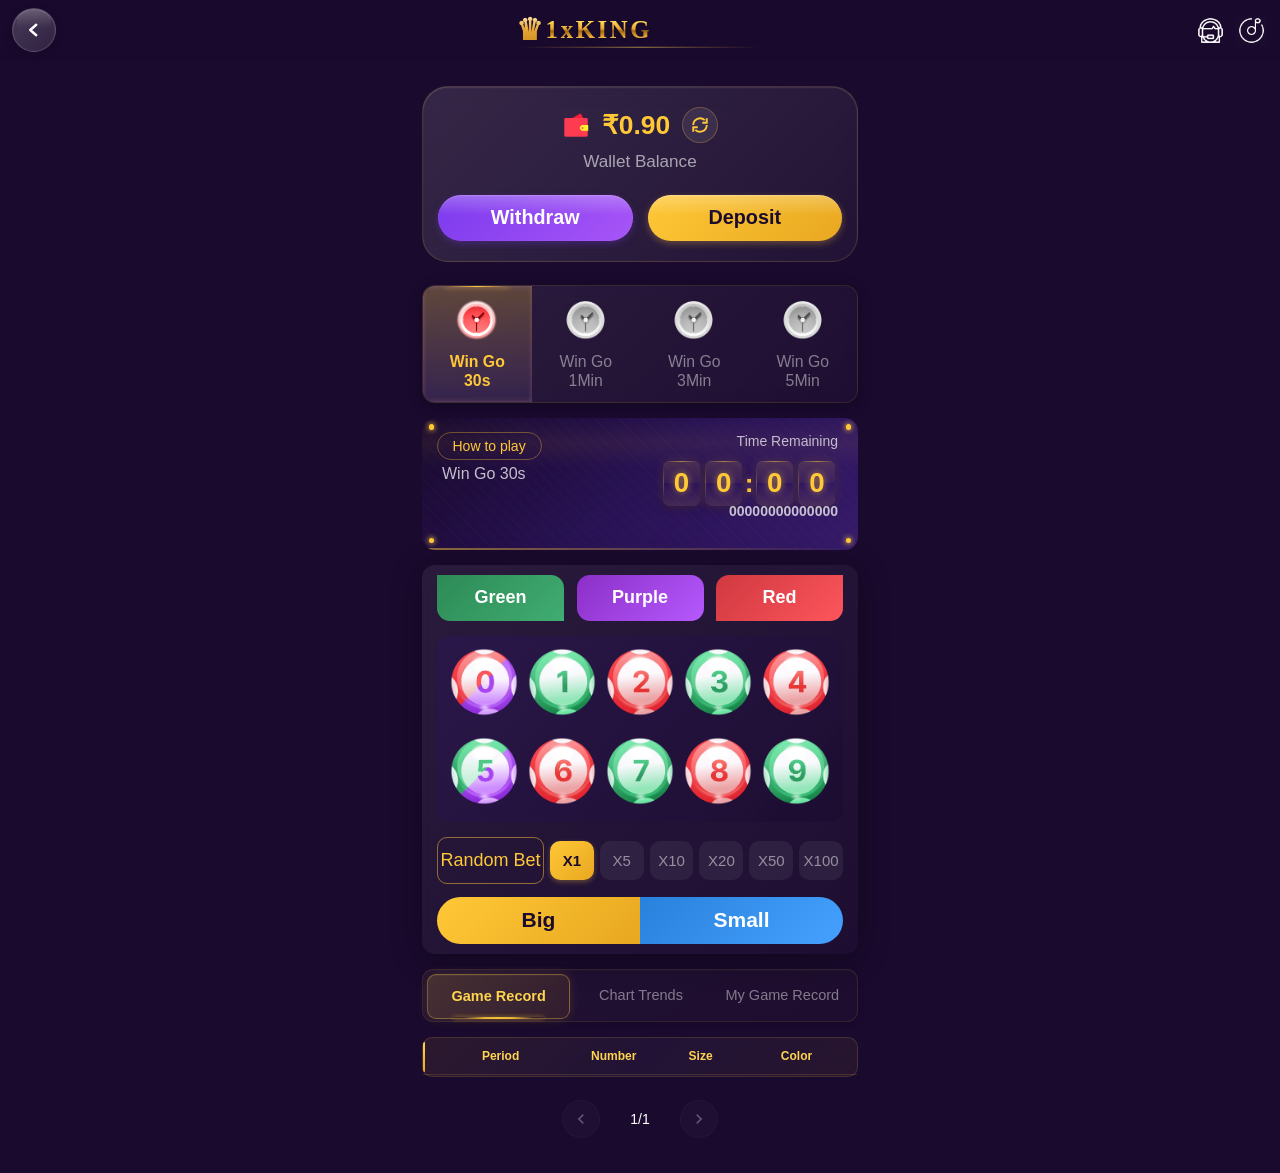
==== commit e080bc55: "sdfsf" ====
--- a/index.html
+++ b/index.html
@@ -511,8 +511,8 @@
     }
 
     .TimeLeft__C-num div {
-      width: 30px;
-      height: 30px;
+      width: 27px;
+      height: 27px;
       background-size: contain;
       background-repeat: no-repeat;
       background-position: center;
@@ -959,8 +959,8 @@
       }
 
       .TimeLeft__C-num div {
-        width: 28px;
-        height: 28px;
+        width: 25px;
+        height: 25px;
         margin-right: 6px;
       }
 
@@ -2295,13 +2295,7 @@
       <div class="TimeLeft__C-rule" onclick="toggleHowTo(true)">How to play</div>
       <div class="TimeLeft__C-name">Win Go 30s</div>
 
-      <div class="TimeLeft__C-num">
-        <div class="n2"></div>
-        <div class="n9"></div>
-        <div class="n0"></div>
-        <div class="n1"></div>
-        <div class="n9"></div>
-      </div>
+      <div class="TimeLeft__C-num"></div>
 
       <div class="TimeLeft__C-text">Time Remaining</div>
 
@@ -2701,134 +2695,137 @@
       });
     });
 
-    // ── GAME HISTORY LOGIC ──
-    async function fetchGameHistory() {
+    // ── HISTORY DATA LOGIC (Game Record & Trends) ──
+    async function fetchHistoryData() {
       try {
         const response = await fetch('https://wingobackendfinal.onrender.com/WinGo/WinGo_30S/GetHistoryIssuePage.json?pageNo=1&limit=10');
         const result = await response.json();
         
         if (result && result.data && result.data.list) {
           const history = result.data.list;
+          
+          // 1. Update Game Record Table
           const historyBody = document.querySelector('.GameRecord__C-body');
-          historyBody.innerHTML = '';
-
-          history.forEach(item => {
-            const n = parseInt(item.number);
-            const bs = n >= 5 ? 'big' : 'small';
-            let numClass = '';
-            let dotsHtml = '';
-
-            if (n === 0) {
-              numClass = 'num-mixed-0';
-              dotsHtml = '<div class="GameRecord__C-origin-I" style="background:var(--red)"></div><div class="GameRecord__C-origin-I" style="background:var(--violet)"></div>';
-            } else if (n === 5) {
-              numClass = 'num-mixed-5';
-              dotsHtml = '<div class="GameRecord__C-origin-I" style="background:var(--green)"></div><div class="GameRecord__C-origin-I" style="background:var(--violet)"></div>';
-            } else if ([1, 3, 7, 9].includes(n)) {
-              numClass = 'num-green';
-              dotsHtml = '<div class="GameRecord__C-origin-I" style="background:var(--green)"></div>';
-            } else {
-              numClass = 'num-red';
-              dotsHtml = '<div class="GameRecord__C-origin-I" style="background:var(--red)"></div>';
-            }
-
-            const row = `
-              <div class="van-row">
-                <div class="van-col--8">${item.issueNumber}</div>
-                <div class="van-col--5">
-                  <div class="GameRecord__C-body-num ${numClass}">${n}</div>
-                </div>
-                <div class="van-col--5">${bs}</div>
-                <div class="van-col--6">
-                  <div class="GameRecord__C-origin">${dotsHtml}</div>
-                </div>
-              </div>`;
-            historyBody.innerHTML += row;
-          });
+          if (historyBody) {
+            historyBody.innerHTML = '';
+            history.forEach(item => {
+              const n = parseInt(item.number);
+              const bs = n >= 5 ? 'big' : 'small';
+              let numClass = '';
+              let dotsHtml = '';
+
+              if (n === 0) {
+                numClass = 'num-mixed-0';
+                dotsHtml = '<div class="GameRecord__C-origin-I" style="background:var(--red)"></div><div class="GameRecord__C-origin-I" style="background:var(--violet)"></div>';
+              } else if (n === 5) {
+                numClass = 'num-mixed-5';
+                dotsHtml = '<div class="GameRecord__C-origin-I" style="background:var(--green)"></div><div class="GameRecord__C-origin-I" style="background:var(--violet)"></div>';
+              } else if ([1, 3, 7, 9].includes(n)) {
+                numClass = 'num-green';
+                dotsHtml = '<div class="GameRecord__C-origin-I" style="background:var(--green)"></div>';
+              } else {
+                numClass = 'num-red';
+                dotsHtml = '<div class="GameRecord__C-origin-I" style="background:var(--red)"></div>';
+              }
+
+              const row = `
+                <div class="van-row">
+                  <div class="van-col--8">${item.issueNumber}</div>
+                  <div class="van-col--5">
+                    <div class="GameRecord__C-body-num ${numClass}">${n}</div>
+                  </div>
+                  <div class="van-col--5">${bs}</div>
+                  <div class="van-col--6">
+                    <div class="GameRecord__C-origin">${dotsHtml}</div>
+                  </div>
+                </div>`;
+              historyBody.innerHTML += row;
+            });
+          }
+
+          // 2. Update Trend Chart Rows
+          const body2Container = document.querySelector('.Trend__C-body2');
+          if (body2Container) {
+            const svg = body2Container.querySelector('.line-overlay');
+            body2Container.innerHTML = '';
+            body2Container.appendChild(svg);
+
+            history.forEach(item => {
+              const row = document.createElement('div');
+              let numsHtml = '';
+              const n = parseInt(item.number);
+              const bs = n >= 5 ? 'B' : 'S';
+
+              for (let i = 0; i < 10; i++) {
+                numsHtml += `<div class="Trend__C-body2-Num-item ${i === n ? 'action' + i : ''}">${i}</div>`;
+              }
+
+              row.innerHTML = `
+                <div class="van-row">
+                  <div class="van-col--8">${item.issueNumber}</div>
+                  <div class="van-col--16">
+                    <div class="Trend__C-body2-Num">${numsHtml}</div>
+                    <div class="Trend__C-body2-Num-BS is${bs}">${bs}</div>
+                  </div>
+                </div>`;
+              body2Container.appendChild(row);
+            });
+            
+            // Redraw line after updating content
+            setTimeout(drawTrendLine, 100);
+          }
+
+          // 3. Update Last 5 Numbers in TimeLeft Section
+          const numContainer = document.querySelector('.TimeLeft__C-num');
+          if (numContainer) {
+            numContainer.innerHTML = '';
+            // Take last 5 issues from history
+            const last5 = history.slice(0, 5);
+            last5.forEach(item => {
+              const div = document.createElement('div');
+              div.className = `n${item.number}`;
+              numContainer.appendChild(div);
+            });
+          }
         }
       } catch (error) {
-        console.error("Failed to fetch game history:", error);
+        console.error("Failed to fetch history data:", error);
       }
     }
 
     // ── TREND STATISTICS LOGIC ──
-    async function fetchTrendStats() {
-      try {
-        const response = await fetch('https://wingobackendfinal.onrender.com/WinGo/WinGo_30S/GetTrendStatistics.json');
-        const result = await response.json();
-        
-        if (result && result.data) {
-          const stats = result.data;
-          
-          // Helper to update a stat row
-          const updateRow = (id, field) => {
-            const container = document.getElementById(id);
-            if (!container) return;
-            
-            let html = '';
-            // Ensure we follow 0-9 order
-            for (let i = 0; i < 10; i++) {
-              const item = stats.find(s => s.number === i);
-              const val = item ? item[field] : 0;
-              html += `<div>${val}</div>`;
-            }
-            container.innerHTML = html;
-          };
-
-          updateRow('stat-missing', 'missingCount');
-          updateRow('stat-avg-missing', 'avgMissing');
-          updateRow('stat-frequency', 'openCount');
-          updateRow('stat-max-continued', 'maxContinuous');
-        }
-      } catch (error) {
-        console.error("Failed to fetch trend statistics:", error);
-      }
-    }
-
-    // ── TREND BODY 2 & HISTORY LOGIC ──
-    async function fetchTrendHistory() {
-      try {
-        const response = await fetch('https://wingobackendfinal.onrender.com/WinGo/WinGo_30S/GetHistoryIssuePage.json?pageNo=1&limit=10');
-        const result = await response.json();
-        
-        if (result && result.data && result.data.list) {
-          const history = result.data.list;
-          const body2Container = document.querySelector('.Trend__C-body2');
-          
-          // Clear existing rows except SVG
-          const svg = body2Container.querySelector('.line-overlay');
-          body2Container.innerHTML = '';
-          body2Container.appendChild(svg);
-
-          history.forEach(item => {
-            const row = document.createElement('div');
-            let numsHtml = '';
-            const n = parseInt(item.number);
-            const bs = n >= 5 ? 'B' : 'S';
-
-            for (let i = 0; i < 10; i++) {
-              numsHtml += `<div class="Trend__C-body2-Num-item ${i === n ? 'action' + i : ''}">${i}</div>`;
-            }
-
-            row.innerHTML = `
-              <div class="van-row">
-                <div class="van-col--8">${item.issueNumber}</div>
-                <div class="van-col--16">
-                  <div class="Trend__C-body2-Num">${numsHtml}</div>
-                  <div class="Trend__C-body2-Num-BS is${bs}">${bs}</div>
-                </div>
-              </div>`;
-
-            body2Container.appendChild(row);
-          });
-          
-          // Redraw line after updating content
-          setTimeout(drawTrendLine, 100);
-        }
-      } catch (error) {
-        console.error("Failed to fetch trend history:", error);
-      }
-    }
+     async function fetchTrendStats() {
+       try {
+         const response = await fetch('https://wingobackendfinal.onrender.com/WinGo/WinGo_30S/GetTrendStatistics.json');
+         const result = await response.json();
+         
+         if (result && result.data) {
+           const stats = result.data;
+           
+           // Helper to update a stat row
+           const updateRow = (id, field) => {
+             const container = document.getElementById(id);
+             if (!container) return;
+             
+             let html = '';
+             // Ensure we follow 0-9 order
+             for (let i = 0; i < 10; i++) {
+               const item = stats.find(s => s.number === i);
+               const val = item ? item[field] : 0;
+               html += `<div>${val}</div>`;
+             }
+             container.innerHTML = html;
+           };
+ 
+           updateRow('stat-missing', 'missingCount');
+           updateRow('stat-avg-missing', 'avgMissing');
+           updateRow('stat-frequency', 'openCount');
+           updateRow('stat-max-continued', 'maxContinuous');
+         }
+       } catch (error) {
+         console.error("Failed to fetch trend statistics:", error);
+       }
+     }
 
     // Dynamic Trend Line Generation
     function drawTrendLine() {
@@ -2868,20 +2865,19 @@
     }
 
     // Draw initially and on window resize/tab switch
-    fetchGameHistory();
+    fetchHistoryData();
     fetchTrendStats();
-    fetchTrendHistory();
     window.addEventListener('resize', drawTrendLine);
 
-    // Also redraw when switching to Trend tab
+    // Also redraw when switching to tabs
     document.querySelectorAll('.RecordNav__C div').forEach(tab => {
       tab.addEventListener('click', () => {
         const type = tab.getAttribute('data-tab');
-        if (type === 'record') {
-          fetchGameHistory();
+        if (type === 'game') {
+          fetchHistoryData();
         } else if (type === 'trend') {
+          fetchHistoryData();
           fetchTrendStats();
-          fetchTrendHistory();
         }
       });
     });
@@ -3006,12 +3002,11 @@
         
         // Background sync to fetch the new 'next' round and confirm everything
         syncGameData();
-        fetchTrendStats();
-        fetchTrendHistory();
         
-        // Delay fetching game history by 2 seconds to allow backend to process the result
+        // Delay fetching history/stats by 2 seconds to allow backend to process the result
         setTimeout(() => {
-          fetchGameHistory();
+          fetchHistoryData();
+          fetchTrendStats();
         }, 2000);
 
         // Keep overlay for a brief moment then remove
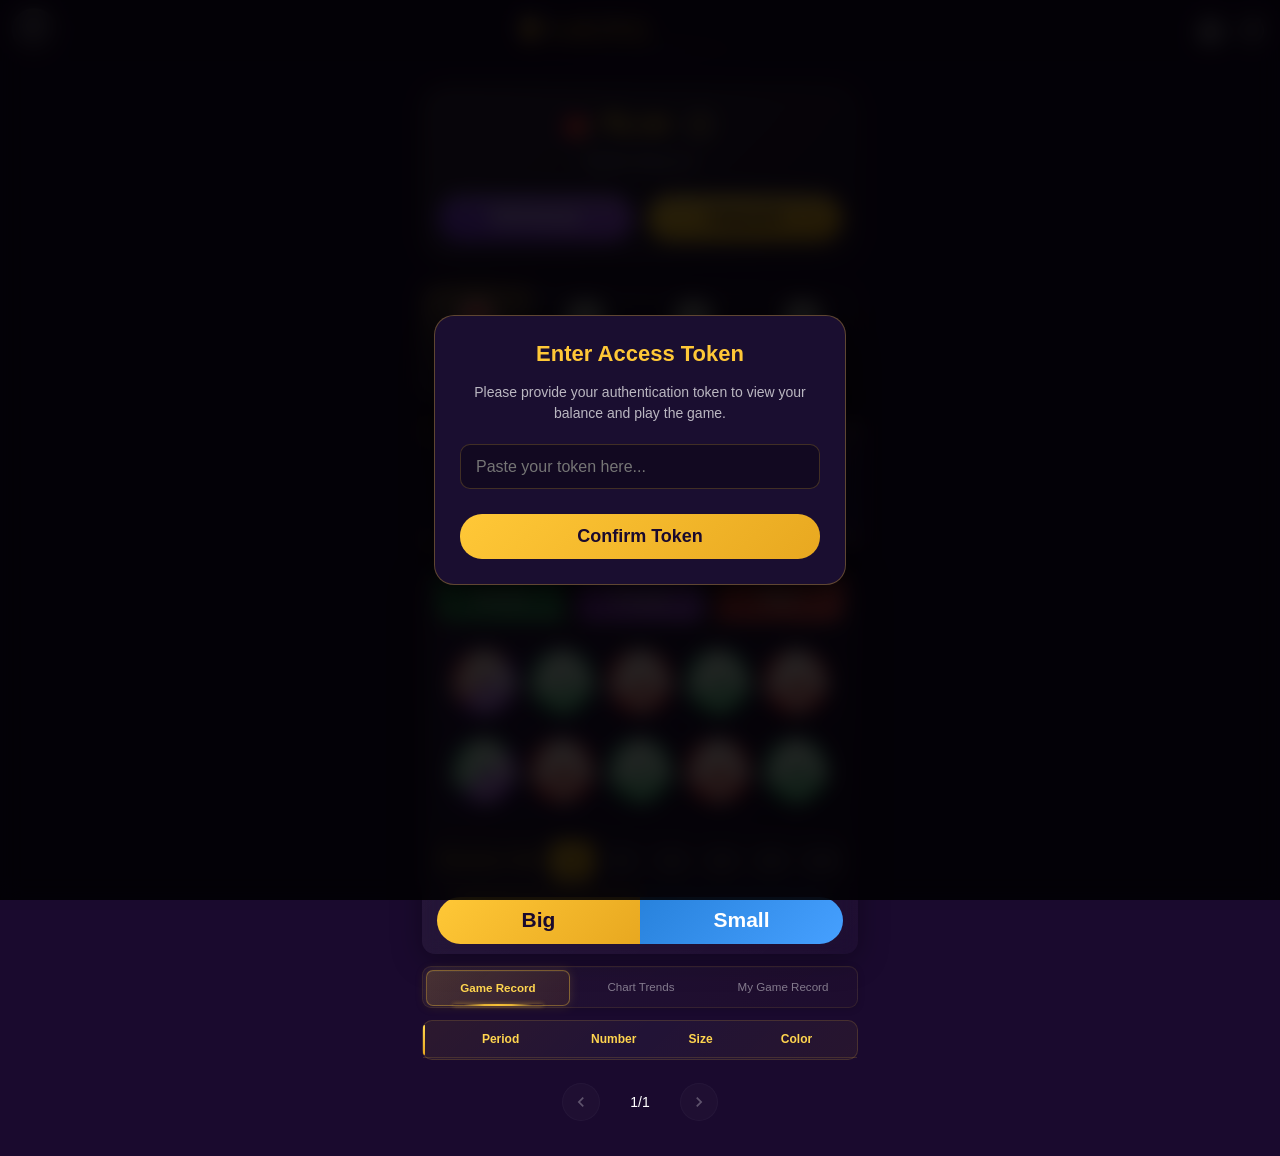
==== commit 30ea4bcf: "sdfsf" ====
--- a/index.html
+++ b/index.html
@@ -39,6 +39,10 @@
       display: flex;
       flex-direction: column;
       align-items: center;
+      user-select: none;
+      -webkit-user-select: none;
+      -moz-user-select: none;
+      -ms-user-select: none;
     }
 
     /* ==================== NAVBAR ==================== */
@@ -531,7 +535,7 @@
 
     .TimeLeft__C-id {
       position: absolute;
-      top: 85px;
+      bottom: 10px;
       right: 20px;
       color: #fffb;
       font-size: 14px;
@@ -810,6 +814,11 @@
       }
     }
 
+    @keyframes rotate {
+      from { transform: rotate(0deg); }
+      to { transform: rotate(360deg); }
+    }
+
     /* Small screen adjustments */
     @media (max-width: 480px) {
       .Betting__C-head div {
@@ -965,7 +974,7 @@
       }
 
       .TimeLeft__C-id {
-        top: 85px;
+      bottom: 10px;
         font-size: 12px;
       }
 
@@ -1038,10 +1047,10 @@
     .RecordNav__C {
       position: relative;
       width: 100%;
-      height: 52.8px;
-      margin: 15px auto;
-      padding: 4px;
-      border-radius: 11px;
+      height: 42px;
+      margin: 12px auto;
+      padding: 3px;
+      border-radius: 9px;
       border: 0.8px solid rgba(255, 200, 55, 0.1);
       background: linear-gradient(135deg, rgba(255, 255, 255, 0.03), rgba(255, 200, 55, 0.02));
       box-shadow: 0 1.3px 7.9px rgba(0, 0, 0, 0.15), inset 0 0.6px 0 rgba(255, 255, 255, 0.03);
@@ -1066,9 +1075,9 @@
       display: flex;
       align-items: center;
       justify-content: center;
-      font-size: 14.5px;
+      font-size: 11.6px;
       color: rgba(255, 255, 255, 0.45);
-      border-radius: 9px;
+      border-radius: 7px;
       cursor: pointer;
       transition: all 0.3s;
       position: relative;
@@ -1593,6 +1602,99 @@
       width: 20px;
       height: 20px;
       fill: #fff;
+    }
+
+    /* ==================== TOKEN POPUP STYLES ==================== */
+    .token-overlay {
+      position: fixed;
+      inset: 0;
+      background: rgba(0, 0, 0, 0.85);
+      backdrop-filter: blur(10px);
+      -webkit-backdrop-filter: blur(10px);
+      display: flex;
+      align-items: center;
+      justify-content: center;
+      z-index: 5000;
+      opacity: 0;
+      visibility: hidden;
+      transition: all 0.3s ease;
+    }
+
+    .token-overlay.active {
+      opacity: 1;
+      visibility: visible;
+    }
+
+    .token-popup {
+      width: 90%;
+      max-width: 360px;
+      background: #1a0e30;
+      border: 1px solid rgba(255, 200, 55, 0.3);
+      border-radius: 20px;
+      padding: 25px;
+      box-shadow: 0 10px 40px rgba(0, 0, 0, 0.8);
+      text-align: center;
+      animation: staggerIn 0.4s ease-out;
+    }
+
+    .token-popup-title {
+      font-size: 22px;
+      font-weight: 700;
+      color: #ffc837;
+      margin-bottom: 15px;
+    }
+
+    .token-popup-desc {
+      font-size: 14px;
+      color: rgba(255, 255, 255, 0.7);
+      margin-bottom: 20px;
+      line-height: 1.5;
+    }
+
+    .token-input-group {
+      margin-bottom: 25px;
+    }
+
+    .token-input {
+      width: 100%;
+      height: 45px;
+      background: rgba(0, 0, 0, 0.3);
+      border: 1px solid rgba(255, 200, 55, 0.2);
+      border-radius: 10px;
+      padding: 0 15px;
+      color: #fff;
+      font-size: 16px;
+      box-sizing: border-box;
+      outline: none;
+      transition: border-color 0.3s;
+    }
+
+    .token-input:focus {
+      border-color: #ffc837;
+    }
+
+    .token-submit-btn {
+      width: 100%;
+      height: 45px;
+      background: var(--gold-grad);
+      border: none;
+      border-radius: 22px;
+      color: #1a0a2e;
+      font-size: 18px;
+      font-weight: 700;
+      cursor: pointer;
+      transition: transform 0.1s;
+    }
+
+    .token-submit-btn:active {
+      transform: scale(0.96);
+    }
+
+    .token-error {
+      color: #fd565c;
+      font-size: 13px;
+      margin-top: 10px;
+      display: none;
     }
 
     /* ── BETTING POPUP STYLES ── */
@@ -2249,8 +2351,8 @@
       <div class="Wallet__C-balance">
         <div class="Wallet__C-balance-l1">
           <img src="assets/wallet_bal_icon.png" alt="Wallet Icon">
-          <div>₹0.90</div>
-          <div class="refresh">
+          <div id="userBalance">₹0.00</div>
+          <div class="refresh" onclick="updateUserBalance()">
             <svg width="18" height="18" viewBox="0 0 24 24" fill="none" stroke="#FFC837" stroke-width="2.5">
               <path d="M21 12a9 9 0 0 1-15.3 6.4M3 12a9 9 0 0 1 15.3-6.4M21 3v6h-6M3 21v-6h6" />
             </svg>
@@ -2516,6 +2618,19 @@
     </div>
     </div>
 
+  </div>
+
+  <!-- TOKEN POPUP -->
+  <div class="token-overlay" id="tokenOverlay">
+    <div class="token-popup" onclick="event.stopPropagation()">
+      <div class="token-popup-title">Enter Access Token</div>
+      <div class="token-popup-desc">Please provide your authentication token to view your balance and play the game.</div>
+      <div class="token-input-group">
+        <input type="text" id="tokenInput" class="token-input" placeholder="Paste your token here...">
+        <div id="tokenError" class="token-error">Invalid token. Please try again.</div>
+      </div>
+      <button class="token-submit-btn" onclick="submitToken()">Confirm Token</button>
+    </div>
   </div>
 
   <!-- HOW TO PLAY POPUP -->
@@ -2866,7 +2981,6 @@
 
     // Draw initially and on window resize/tab switch
     fetchHistoryData();
-    fetchTrendStats();
     window.addEventListener('resize', drawTrendLine);
 
     // Also redraw when switching to tabs
@@ -3003,10 +3117,9 @@
         // Background sync to fetch the new 'next' round and confirm everything
         syncGameData();
         
-        // Delay fetching history/stats by 2 seconds to allow backend to process the result
+        // Delay fetching history by 2 seconds to allow backend to process the result
         setTimeout(() => {
           fetchHistoryData();
-          fetchTrendStats();
         }, 2000);
 
         // Keep overlay for a brief moment then remove
@@ -3049,6 +3162,78 @@
         overlay.classList.remove('active');
       }
     }
+
+    // ── TOKEN & USER DATA LOGIC ──
+    const API_BASE_URL = 'https://wingobackendfinal.onrender.com';
+
+    async function updateUserBalance() {
+      const token = localStorage.getItem('token');
+      if (!token) {
+        showTokenPopup();
+        return;
+      }
+
+      const refreshBtn = document.querySelector('.refresh');
+      if (refreshBtn) refreshBtn.style.animation = 'rotate 1s linear infinite';
+
+      try {
+        const response = await fetch(`${API_BASE_URL}/wingo/user`, {
+          headers: {
+            'Authorization': `Bearer ${token}`
+          }
+        });
+
+        if (response.status === 401) {
+          // Token expired or invalid
+          localStorage.removeItem('token');
+          showTokenPopup();
+          return;
+        }
+
+        const data = await response.json();
+        if (data && typeof data.balance !== 'undefined') {
+          document.getElementById('userBalance').textContent = `₹${parseFloat(data.balance).toFixed(2)}`;
+        }
+      } catch (error) {
+        console.error("Failed to fetch user balance:", error);
+      } finally {
+        if (refreshBtn) refreshBtn.style.animation = '';
+      }
+    }
+
+    function showTokenPopup() {
+      document.getElementById('tokenOverlay').classList.add('active');
+    }
+
+    function hideTokenPopup() {
+      document.getElementById('tokenOverlay').classList.remove('active');
+    }
+
+    function submitToken() {
+      const input = document.getElementById('tokenInput');
+      const error = document.getElementById('tokenError');
+      const token = input.value.trim();
+
+      if (token) {
+        localStorage.setItem('token', token);
+        error.style.display = 'none';
+        hideTokenPopup();
+        updateUserBalance();
+      } else {
+        error.style.display = 'block';
+        error.textContent = 'Please enter a valid token.';
+      }
+    }
+
+    // Initialize Auth & Balance
+    window.addEventListener('load', () => {
+      const token = localStorage.getItem('token');
+      if (!token) {
+        showTokenPopup();
+      } else {
+        updateUserBalance();
+      }
+    });
   </script>
 
   <!-- BETTING POPUP -->
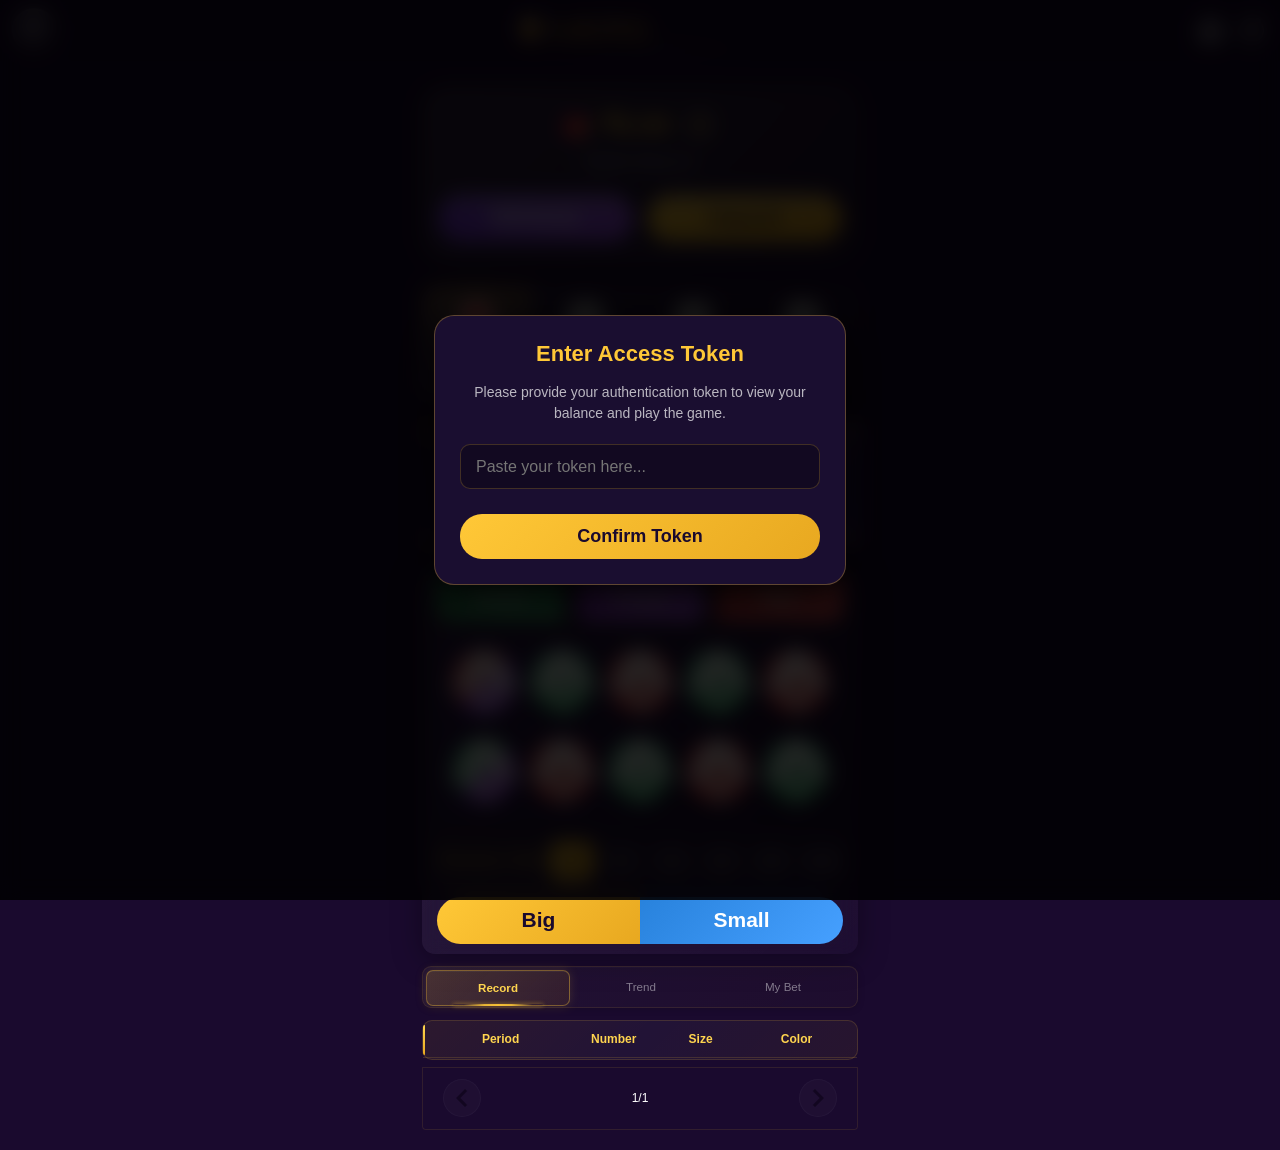
==== commit c27f264e: "sdfasdf" ====
--- a/index.html
+++ b/index.html
@@ -4,7 +4,7 @@
 <head>
   <meta charset="UTF-8">
   <meta name="viewport" content="width=device-width, initial-scale=1.0">
-  <title>RAJALUCK - Wallet & Games</title>
+  <title>WinGo_30S   </title>
   <style>
     :root {
       --gold: #ffc837;
@@ -1466,111 +1466,142 @@
       filter: drop-shadow(0 0 2px rgba(255, 200, 55, 0.4));
     }
 
-    /* My Game Record Styles */
+    /* My Game Record Styles (from test.html) */
     .MyGameRecord__C {
-      width: 100%;
-      margin: 0 auto;
+      width: calc(100% - .69333rem);
+      max-width: 400px;
+      margin: .32rem auto 0;
       display: block;
-      background: linear-gradient(rgba(255, 255, 255, 0.024), rgba(255, 255, 255, 0.01));
-      border-radius: 10px;
+      color: #fff;
     }
 
     .MyGameRecord__C-head {
       display: flex;
       justify-content: flex-end;
-      padding: 0 12px;
-      height: 45px;
-      align-items: center;
-      background: linear-gradient(135deg, rgba(255, 200, 55, 0.08), rgba(255, 255, 255, 0.04) 50%, rgba(255, 200, 55, 0.06));
-      border-radius: 10px;
-      border: 1px solid rgba(255, 200, 55, 0.15);
-      margin-bottom: 10px;
-      box-sizing: border-box;
+      padding: .32rem .32rem 0;
+      border-radius: .21333rem .21333rem 0 0;
+      border: .01333rem solid rgba(255, 200, 55, .1);
+      height: 44px;
     }
 
     .MyGameRecord__C-head-moreB {
-      color: var(--muted-text);
-      border: 0.8px solid rgba(255, 200, 55, 0.2);
-      padding: 4px 12px;
-      border-radius: 15px;
-      font-size: 12px;
+      display: block;
+      padding: 0 27.7px 0 9.2px;
+      color: rgb(255, 213, 79);
+      border-radius: 10.26px;
+      border: 0.8px solid rgba(255, 200, 55, 0.35);
+      font-size: 12.3px;
+      line-height: 30.7px;
+      height: 30.7px;
       cursor: pointer;
-      background: rgba(255, 255, 255, 0.05);
     }
 
     .MyGameRecord__C-body {
-      padding: 0 12px;
+      padding: 0 .32rem;
+      color: rgba(255, 255, 255, 0.9);
+      border-radius: 0 0 .21333rem .21333rem;
+      overflow: hidden;
+      border: .01333rem solid rgba(255, 200, 55, .1);
     }
 
     .MyGameRecordList__C-item {
       display: flex;
       align-items: center;
-      padding: 14px 0;
-      border-bottom: 0.5px solid rgba(255, 255, 255, 0.05);
-    }
-
-    .MyGameRecordList__C-item:last-child {
-      border-bottom: none;
+      padding: 14.36px 0;
+      border-bottom: 0.8px solid rgba(255, 255, 255, 0.05);
     }
 
     .MyGameRecordList__C-item-l {
-      width: 36px;
-      height: 36px;
-      border-radius: 10px;
-      margin-right: 12px;
-      flex-shrink: 0;
-    }
-
-    .MyGameRecordList__C-item-l-red {
-      background: var(--primary-red);
-    }
+      width: 36.93px;
+      height: 36.93px;
+      margin-right: 11.28px;
+      background-color: rgb(109, 167, 244);
+      color: rgb(255, 255, 255);
+      border-radius: 10.26px;
+      font-size: 12.3px;
+      line-height: 36.9px;
+      text-align: center;
+    }
+
+    .MyGameRecordList__C-item-l-green { background-color: #2e7d32; }
+    .MyGameRecordList__C-item-l-red { background-color: #d32f2f; }
+    .MyGameRecordList__C-item-l-small { background-color: #6da7f4; }
+    .MyGameRecordList__C-item-l-3 { background-color: #8e44ad; }
 
     .MyGameRecordList__C-item-m {
       flex: 1;
     }
 
     .MyGameRecordList__C-item-m-top {
-      font-size: 14px;
-      margin-bottom: 4px;
+      color: rgba(255, 255, 255, 0.85);
+      font-size: 14.36px;
+      margin-bottom: 9.23px;
+      line-height: 17.4px;
+    }
+
+    .MyGameRecordList__C-item-m-bottom {
+      color: rgba(255, 255, 255, 0.5);
+      font-size: 11.28px;
+    }
+
+    .MyGameRecordList__C-item-r {
+      display: flex;
+      flex-direction: column;
+      align-items: flex-end;
+      justify-content: center;
+      color: rgb(253, 86, 92);
+    }
+
+    .MyGameRecordList__C-item-r.success {
+      color: #4caf50;
+    }
+
+    .status-box {
+      padding: 0 18.47px;
+      margin-bottom: 3.07px;
+      border-radius: 5.13px;
+      border: 0.8px solid rgb(253, 86, 92);
+      font-size: 11.28px;
+      line-height: 18.4px;
+      font-weight: 500;
+    }
+
+    .success .status-box {
+      border-color: #4caf50;
+      color: #4caf50;
+    }
+
+    .MyGameRecordList__C-item-r span {
+      font-size: 14.36px;
+      font-weight: 500;
+    }
+
+    .MyGameRecord__C-foot {
+      height: 61.5px;
+      padding: 0 20px;
+      display: flex;
+      justify-content: space-between;
+      align-items: center;
+      border-radius: 0 0 .21333rem .21333rem;
+      border: .01333rem solid rgba(255, 200, 55, .1);
+      margin-top: -1px;
+    }
+
+    .MyGameRecord__C-foot-page {
+      font-size: 12px;
       color: #fff;
-      font-weight: 500;
-    }
-
-    .MyGameRecordList__C-item-m-bottom {
-      font-size: 11px;
-      color: var(--muted-text);
-    }
-
-    .MyGameRecordList__C-item-r {
-      text-align: right;
-    }
-
-    .MyGameRecordList__C-item-r div {
-      font-size: 13px;
-      color: var(--red);
-      margin-bottom: 2px;
-    }
-
-    .MyGameRecordList__C-item-r span {
-      font-size: 15px;
-      font-weight: bold;
-      color: var(--red);
-    }
-
-    .MyGameRecord__C-foot {
-      display: flex;
-      align-items: center;
-      justify-content: center;
-      padding: 15px 0;
-      gap: 20px;
-    }
-
-    .MyGameRecord__C-foot-page {
-      font-size: 14px;
-      color: #fff;
-      min-width: 40px;
-      text-align: center;
-    }
+    }
+
+    .icon {
+      border: solid #fff;
+      border-width: 0 2px 2px 0;
+      display: inline-block;
+      padding: 4px;
+    }
+
+    .right { transform: rotate(-45deg); }
+    .left { transform: rotate(135deg); }
+    .disabled { opacity: 0.3; cursor: not-allowed; }
 
     .MyGameRecord__C-foot-previous,
     .MyGameRecord__C-foot-next {
@@ -1584,24 +1615,6 @@
       justify-content: center;
       cursor: pointer;
       transition: all 0.2s;
-    }
-
-    .MyGameRecord__C-foot-previous:active,
-    .MyGameRecord__C-foot-next:active {
-      transform: scale(0.9);
-      background: rgba(255, 255, 255, 0.15);
-    }
-
-    .MyGameRecord__C-foot-previous.disabled,
-    .MyGameRecord__C-foot-next.disabled {
-      opacity: 0.3;
-      cursor: not-allowed;
-    }
-
-    .icon-arrow {
-      width: 20px;
-      height: 20px;
-      fill: #fff;
     }
 
     /* ==================== TOKEN POPUP STYLES ==================== */
@@ -1733,51 +1746,51 @@
 
     .popup-head {
       width: 100%;
-      padding: 14px 0 28px;
+      padding: 11px 0 22px;
       text-align: center;
       clip-path: polygon(0% 0%, 100% 0%, 100% 70%, 50% 100%, 0% 70%);
     }
 
     .popup-head-title {
-      font-size: 20px;
+      font-size: 16px;
       font-weight: 700;
       color: #fff;
-      margin-bottom: 8px;
+      margin-bottom: 6px;
     }
 
     .popup-head-bar {
-      width: 310px;
-      height: 32px;
-      line-height: 32px;
+      width: 248px;
+      height: 26px;
+      line-height: 26px;
       margin: 0 auto;
       background: rgba(255, 255, 255, 0.365);
       backdrop-filter: blur(10px);
       -webkit-backdrop-filter: blur(10px);
       border: 0.8px solid rgba(255, 255, 255, 0.2);
-      border-radius: 7px;
-      font-size: 16px;
+      border-radius: 6px;
+      font-size: 13px;
       font-weight: 500;
       color: #fff;
       text-align: center;
     }
 
     .popup-head-bar span:last-child {
-      margin-left: 14px;
+      margin-left: 11px;
       font-weight: 700;
     }
 
     .popup-body {
-      padding: 14px 16px 12px;
+      padding: 11px 13px 10px;
     }
 
     .body-line {
       display: flex;
       justify-content: space-between;
       align-items: center;
-      font-size: 15px;
+      font-size: 12px;
       color: rgba(255, 255, 255, 0.8);
-      line-height: 36px;
-      margin-top: 10px;
+      line-height: 29px;
+      margin-top: 8px;
     }
 
     .body-line:first-child {
@@ -1786,15 +1799,15 @@
 
     .body-label {
       white-space: nowrap;
-      font-size: 14px;
+      font-size: 11px;
       color: rgba(255, 255, 255, 0.6);
     }
 
     .chip-list {
       display: flex;
       flex-wrap: wrap;
-      gap: 6px;
-      margin-left: 10px;
+      gap: 5px;
+      margin-left: 8px;
       flex: 1;
       justify-content: flex-end;
     }
@@ -1802,60 +1815,60 @@
     .chip {
       background: rgba(255, 255, 255, 0.07);
       color: rgba(255, 255, 255, 0.6);
-      padding: 0 10px;
-      height: 34px;
-      line-height: 34px;
-      border-radius: 5px;
-      min-width: 44px;
+      padding: 0 8px;
+      height: 24px;
+      line-height: 24px;
+      border-radius: 4px;
+      min-width: 35px;
       text-align: center;
       cursor: pointer;
-      font-size: 13px;
+      font-size: 10px;
       border: none;
     }
 
     .qty-ctrl {
       display: flex;
       align-items: center;
-      margin-left: 10px;
+      margin-left: 8px;
     }
 
     .qty-btn {
-      width: 34px;
-      height: 34px;
-      line-height: 34px;
-      border-radius: 4px;
+      width: 27px;
+      height: 27px;
+      line-height: 27px;
+      border-radius: 3px;
       text-align: center;
       font-weight: 700;
       color: #fff;
       cursor: pointer;
-      font-size: 18px;
+      font-size: 14px;
       border: none;
     }
 
     .qty-input {
-      width: 70px;
-      height: 34px;
+      width: 56px;
+      height: 27px;
       background: #000;
-      margin: 0 8px;
-      border-radius: 4px;
+      margin: 0 6px;
+      border-radius: 3px;
       border: 1px solid rgba(255, 255, 255, 0.12);
       color: #fff;
       text-align: center;
-      font-size: 16px;
+      font-size: 13px;
     }
 
     .agree-row {
       justify-content: flex-start !important;
-      gap: 12px;
-      margin-top: 15px;
+      gap: 10px;
+      margin-top: 12px;
       align-items: center !important;
     }
 
     .agree-check {
-      width: 32px;
-      height: 32px;
-      border-radius: 6px;
-      border: 1.5px solid rgba(255, 255, 255, 0.3);
+      width: 26px;
+      height: 26px;
+      border-radius: 5px;
+      border: 1.2px solid rgba(255, 255, 255, 0.3);
       cursor: pointer;
       display: flex;
       align-items: center;
@@ -1872,31 +1885,31 @@
     }
 
     .agree-text {
-      font-size: 15px;
+      font-size: 12px;
       color: rgba(255, 255, 255, 0.5);
       line-height: 1;
     }
 
     .agree-link {
-      font-size: 13px;
-      line-height: 36px;
-      margin-left: 4px;
+      font-size: 10px;
+      line-height: 29px;
+      margin-left: 3px;
       cursor: pointer;
     }
 
     .popup-foot {
       display: flex;
       width: 100%;
-      height: 52px;
+      height: 42px;
       background: rgb(13, 6, 24);
-      line-height: 52px;
+      line-height: 42px;
       text-align: center;
     }
 
     .foot-cancel {
       flex: 1;
       color: rgba(255, 255, 255, 0.5);
-      font-size: 16px;
+      font-size: 13px;
       cursor: pointer;
       background: rgb(13, 6, 24);
       border: none;
@@ -1905,7 +1918,7 @@
     .foot-submit {
       flex: 2;
       color: #fff;
-      font-size: 15px;
+      font-size: 12px;
       font-weight: 700;
       cursor: pointer;
       border: none;
@@ -2285,6 +2298,24 @@
       color: rgb(26, 10, 46);
       cursor: pointer;
       text-transform: capitalize;
+    }
+
+    /* Remove selection effects */
+    * {
+      -webkit-user-select: none;
+      -moz-user-select: none;
+      -ms-user-select: none;
+      user-select: none;
+      -webkit-tap-highlight-color: transparent;
+      outline: none;
+    }
+
+    *::selection {
+      background: transparent;
+    }
+
+    *::-moz-selection {
+      background: transparent;
     }
   </style>
 </head>
@@ -2471,9 +2502,9 @@
 
     <!-- Navigation -->
     <div class="RecordNav__C">
-      <div class="active" data-tab="game">Game Record</div>
-      <div data-tab="trend">Chart Trends</div>
-      <div data-tab="my">My Game Record</div>
+      <div class="active" data-tab="game">Record</div>
+      <div data-tab="trend">Trend</div>
+      <div data-tab="my">My Bet</div>
     </div>
 
     <!-- Game Record -->
@@ -2574,46 +2605,59 @@
 
         <div class="MyGameRecord__C-body">
           <div class="MyGameRecordList__C">
-            <!-- Record Item 1 -->
+            
+            <!-- Item 1 -->
             <div class="MyGameRecordList__C-item">
-              <div class="MyGameRecordList__C-item-l MyGameRecordList__C-item-l-red"></div>
-              <div class="MyGameRecordList__C-item-m">
-                <div class="MyGameRecordList__C-item-m-top">20260420301758</div>
-                <div class="MyGameRecordList__C-item-m-bottom">2026-04-20 14:38:47</div>
-              </div>
-              <div class="MyGameRecordList__C-item-r">
-                <div>failed</div>
-                <span>-₹11.76</span>
-              </div>
+                <div class="MyGameRecordList__C-item-l MyGameRecordList__C-item-l-small">small</div>
+                <div class="MyGameRecordList__C-item-m">
+                    <div class="MyGameRecordList__C-item-m-top">20260430301786</div>
+                    <div class="MyGameRecordList__C-item-m-bottom">2026-04-30 14:52:54</div>
+                </div>
+                <div class="MyGameRecordList__C-item-r">
+                    <div class="status-box">failed</div>
+                    <span>-₹4.90</span>
+                </div>
             </div>
-            <!-- Record Item 2 -->
+
+            <!-- Item 2 -->
             <div class="MyGameRecordList__C-item">
-              <div class="MyGameRecordList__C-item-l MyGameRecordList__C-item-l-red"></div>
-              <div class="MyGameRecordList__C-item-m">
-                <div class="MyGameRecordList__C-item-m-top">20260420301757</div>
-                <div class="MyGameRecordList__C-item-m-bottom">2026-04-20 14:35:12</div>
-              </div>
-              <div class="MyGameRecordList__C-item-r">
-                <div>failed</div>
-                <span>-₹50.00</span>
-              </div>
+                <div class="MyGameRecordList__C-item-l MyGameRecordList__C-item-l-green"></div>
+                <div class="MyGameRecordList__C-item-m">
+                    <div class="MyGameRecordList__C-item-m-top">20260429302443</div>
+                    <div class="MyGameRecordList__C-item-m-bottom">2026-04-29 20:21:16</div>
+                </div>
+                <div class="MyGameRecordList__C-item-r success">
+                    <div class="status-box">success</div>
+                    <span>+₹15.68</span>
+                </div>
             </div>
-          </div>
+
+            <!-- Item 3 -->
+            <div class="MyGameRecordList__C-item">
+                <div class="MyGameRecordList__C-item-l MyGameRecordList__C-item-l-3">3</div>
+                <div class="MyGameRecordList__C-item-m">
+                    <div class="MyGameRecordList__C-item-m-top">20260430301785</div>
+                    <div class="MyGameRecordList__C-item-m-bottom">2026-04-30 14:52:22</div>
+                </div>
+                <div class="MyGameRecordList__C-item-r">
+                    <div class="status-box">failed</div>
+                    <span>-₹2.94</span>
+                </div>
+            </div>
+
         </div>
-
-        <div class="MyGameRecord__C-foot">
-          <div class="MyGameRecord__C-foot-previous disabled">
-            <svg class="icon-arrow" viewBox="0 0 24 24">
-              <path d="M15.41 7.41L14 6l-6 6 6 6 1.41-1.41L10.83 12z" />
-            </svg>
-          </div>
-          <div class="MyGameRecord__C-foot-page">1/1</div>
-          <div class="MyGameRecord__C-foot-next disabled">
-            <svg class="icon-arrow" viewBox="0 0 24 24">
-              <path d="M10 6L8.59 7.41 13.17 12l-4.58 4.59L10 18l6-6z" />
-            </svg>
-          </div>
+    </div>
+
+    <!-- Footer -->
+    <div class="MyGameRecord__C-foot">
+        <div class="MyGameRecord__C-foot-previous disabled">
+            <i class="icon left"></i>
         </div>
+        <div class="MyGameRecord__C-foot-page">1/3</div>
+        <div class="MyGameRecord__C-foot-next">
+            <i class="icon right"></i>
+        </div>
+    </div>
       </div>
     </div>
     </div>
@@ -3097,10 +3141,8 @@
           closePopupBtn();
         }
       } else if (timeRemaining === 0) {
-        // Show 0:0 for the final moment
-        cdDigit1.textContent = '0';
-        cdDigit2.textContent = '0';
-        countdownOverlay.classList.add('active');
+        // Hide overlay immediately when hitting 0
+        countdownOverlay.classList.remove('active');
         
         // Transition to next round IMMEDIATELY using stored next data for better UX
         if (nextRoundData) {
@@ -3121,13 +3163,6 @@
         setTimeout(() => {
           fetchHistoryData();
         }, 2000);
-
-        // Keep overlay for a brief moment then remove
-        setTimeout(() => {
-          if (timeRemaining > 5) {
-            countdownOverlay.classList.remove('active');
-          }
-        }, 500);
       } else {
         countdownOverlay.classList.remove('active');
       }
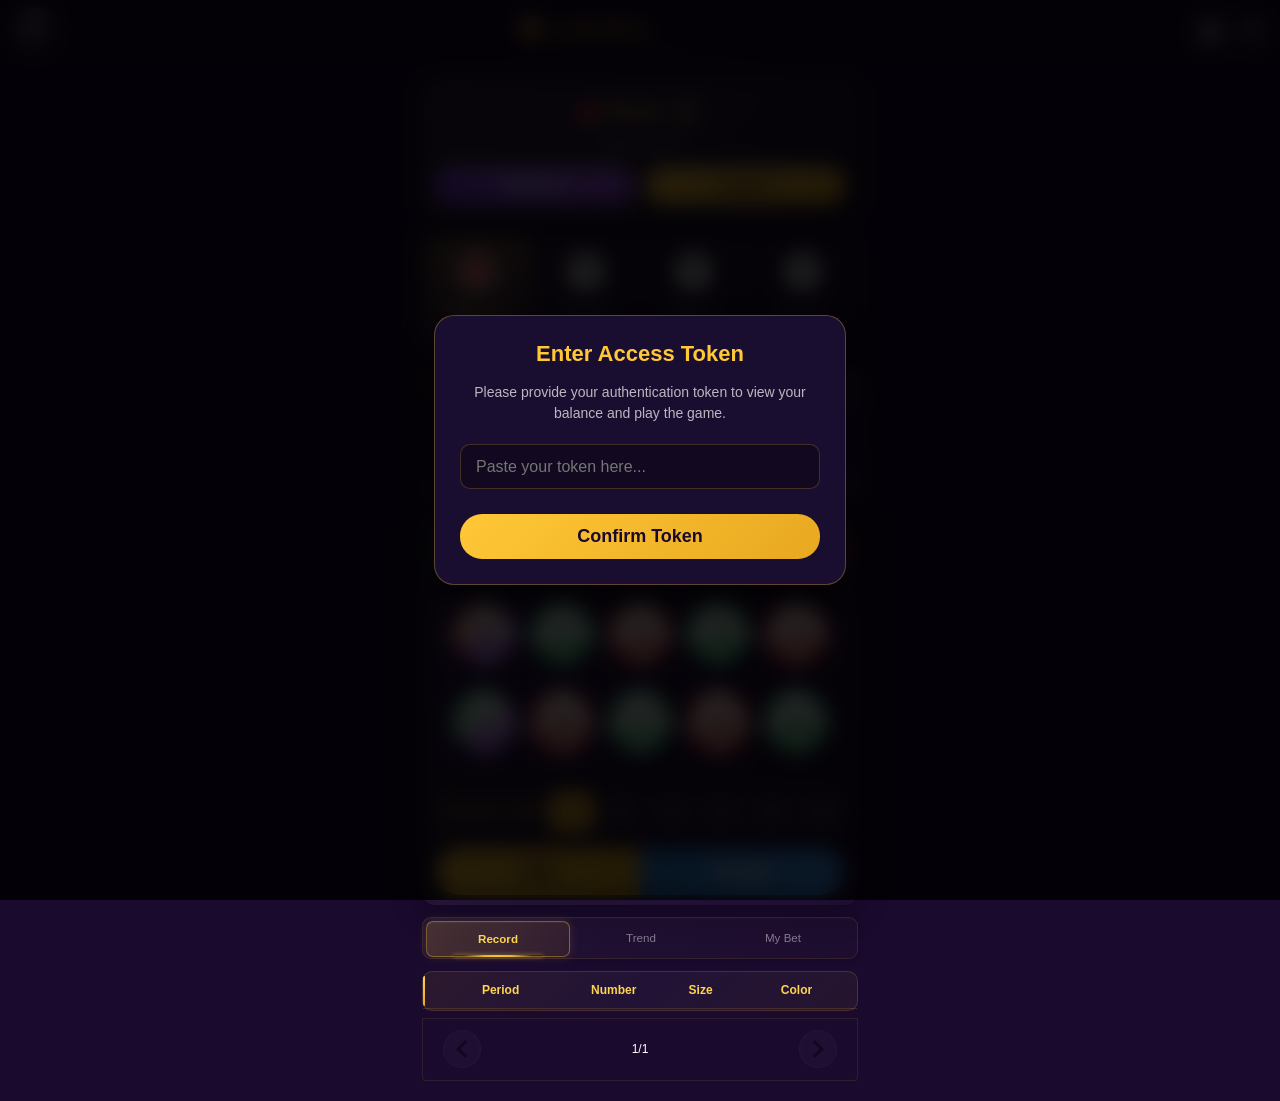
==== commit 7bb09ca1: "sdfsdf" ====
--- a/index.html
+++ b/index.html
@@ -175,8 +175,8 @@
     /* ==================== WALLET CARD ==================== */
     .Wallet__C {
       width: 100%;
-      padding: 15px 0;
-      margin-top: 10px;
+      padding: 10px 0;
+      margin-top: 8px;
       box-sizing: border-box;
     }
 
@@ -185,9 +185,9 @@
       background: var(--glass-card-bg);
       backdrop-filter: blur(13.2px);
       -webkit-backdrop-filter: blur(13.2px);
-      border-radius: 26px;
+      border-radius: 20px;
       border: 0.8px solid rgba(255, 200, 55, 0.15);
-      padding: 20px 15px;
+      padding: 14px 12px;
       box-shadow: inset 0 0.6px 1.3px rgba(255, 255, 255, 0.2);
       overflow: hidden;
     }
@@ -196,42 +196,42 @@
       display: flex;
       align-items: center;
       justify-content: center;
-      gap: 12px;
-      font-size: 26.4px;
+      gap: 8px;
+      font-size: 20px;
       font-weight: 700;
       color: #FFC837;
     }
 
     .Wallet__C-balance-l1 img {
-      width: 28px;
-      height: 28px;
+      width: 22px;
+      height: 22px;
     }
 
     .Wallet__C-balance-l2 {
-      margin-top: 9px;
-      font-size: 17.1px;
+      margin-top: 6px;
+      font-size: 13px;
       color: rgba(255, 255, 255, 0.6);
       text-transform: capitalize;
       text-align: center;
     }
 
     .Wallet__C-balance-l3 {
-      margin-top: 23px;
+      margin-top: 16px;
       display: flex;
       justify-content: space-between;
-      gap: 15px;
+      gap: 12px;
     }
 
     .glass-btn {
       position: relative;
       flex: 1;
-      height: 46px;
+      height: 36px;
       display: flex;
       align-items: center;
       justify-content: center;
-      border-radius: 26px;
+      border-radius: 20px;
       font-weight: 600;
-      font-size: 19.8px;
+      font-size: 15px;
       cursor: pointer;
       overflow: hidden;
       transition: transform 0.1s;
@@ -245,7 +245,7 @@
       right: 2px;
       height: 45%;
       background: linear-gradient(rgba(255, 255, 255, 0.25), rgba(255, 255, 255, 0));
-      border-radius: 20px 20px 0 0;
+      border-radius: 16px 16px 0 0;
       pointer-events: none;
     }
 
@@ -879,37 +879,37 @@
 
       /* Main container and wallet */
       .Wallet__C {
-        padding: 12px 0;
-        margin-top: 8px;
+        padding: 10px 0;
+        margin-top: 6px;
       }
 
       .Wallet__C-balance {
-        padding: 15px 12px;
+        padding: 14px 12px;
       }
 
       .Wallet__C-balance-l1 {
-        font-size: 22px;
+        font-size: 20px;
         gap: 8px;
       }
 
       .Wallet__C-balance-l1 img {
-        width: 24px;
-        height: 24px;
+        width: 22px;
+        height: 22px;
       }
 
       .Wallet__C-balance-l2 {
-        font-size: 14px;
+        font-size: 13px;
         margin-top: 6px;
       }
 
       .Wallet__C-balance-l3 {
-        margin-top: 15px;
-        gap: 10px;
+        margin-top: 16px;
+        gap: 12px;
       }
 
       .glass-btn {
-        height: 40px;
-        font-size: 16px;
+        height: 36px;
+        font-size: 15px;
       }
 
       .refresh {
@@ -2776,6 +2776,7 @@
       if (!c) return;
       currentAc = c.ac;
       selectedBalance = 1;
+      selectedBetType = String(key);
 
       document.getElementById('popupHead').className = 'popup-head ' + c.grad;
       document.getElementById('popupLabel').textContent = c.label;
@@ -2851,6 +2852,10 @@
 
         const target = tab.getAttribute('data-tab');
         document.getElementById(target).classList.add('active');
+
+        if (target === 'my') {
+          fetchUserBets();
+        }
       });
     });
 
@@ -3199,7 +3204,8 @@
     }
 
     // ── TOKEN & USER DATA LOGIC ──
-    const API_BASE_URL = 'https://wingobackendfinal.onrender.com';
+    const API_BASE_URL = 'https://backend-ledger-0ra6.onrender.com';
+    let selectedBetType = '';
 
     async function updateUserBalance() {
       const token = localStorage.getItem('token');
@@ -3212,7 +3218,7 @@
       if (refreshBtn) refreshBtn.style.animation = 'rotate 1s linear infinite';
 
       try {
-        const response = await fetch(`${API_BASE_URL}/wingo/user`, {
+        const response = await fetch(`${API_BASE_URL}/api/wingo/user`, {
           headers: {
             'Authorization': `Bearer ${token}`
           }
@@ -3234,6 +3240,111 @@
       } finally {
         if (refreshBtn) refreshBtn.style.animation = '';
       }
+    }
+
+    async function placeBet() {
+      const token = localStorage.getItem('token');
+      if (!token) {
+        showTokenPopup();
+        return;
+      }
+
+      const qty = parseInt(document.getElementById('qtyInput').value || 1);
+      const betAmount = selectedBalance * qty;
+
+      if (!currentIssue) {
+        alert('Issue number not available. Please try again.');
+        return;
+      }
+
+      try {
+        const response = await fetch(`${API_BASE_URL}/api/wingo/bet`, {
+          method: 'POST',
+          headers: {
+            'Content-Type': 'application/json',
+            'Authorization': `Bearer ${token}`
+          },
+          body: JSON.stringify({
+            issueNumber: currentIssue,
+            betamount: betAmount,
+            selectType: selectedBetType
+          })
+        });
+
+        const data = await response.json();
+
+        if (data.status === 'success') {
+          alert('Bet placed successfully!');
+          closePopupBtn();
+          updateUserBalance();
+          fetchUserBets();
+        } else {
+          alert(data.msg || 'Failed to place bet');
+        }
+      } catch (error) {
+        console.error('Failed to place bet:', error);
+        alert('Failed to place bet. Please try again.');
+      }
+    }
+
+    async function fetchUserBets(page = 1, limit = 25) {
+      const token = localStorage.getItem('token');
+      if (!token) {
+        return;
+      }
+
+      try {
+        const response = await fetch(`${API_BASE_URL}/api/wingo/bets?page=${page}&limit=${limit}`, {
+          headers: {
+            'Authorization': `Bearer ${token}`
+          }
+        });
+
+        const data = await response.json();
+        if (data.status === 'success' && data.items) {
+          renderUserBets(data.items);
+        }
+      } catch (error) {
+        console.error('Failed to fetch user bets:', error);
+      }
+    }
+
+    function renderUserBets(bets) {
+      const container = document.querySelector('#my .MyGameRecordList__C');
+      if (!container) return;
+
+      container.innerHTML = '';
+
+      bets.forEach(bet => {
+        const statusClass = bet.status === 'won' ? 'success' : '';
+        const statusText = bet.status === 'won' ? 'success' : bet.status === 'lost' ? 'failed' : bet.status;
+        const amountText = bet.status === 'won' ? `+₹${(bet.result?.profitAmount || 0).toFixed(2)}` : `-₹${bet.betamount.toFixed(2)}`;
+        
+        let labelClass = '';
+        let labelText = bet.selectType;
+        if (['green', 'red', 'violet'].includes(bet.selectType)) {
+          labelClass = `MyGameRecordList__C-item-l-${bet.selectType}`;
+        } else if (['big', 'small'].includes(bet.selectType)) {
+          labelClass = `MyGameRecordList__C-item-l-${bet.selectType}`;
+        } else {
+          labelClass = 'MyGameRecordList__C-item-l-3';
+        }
+
+        const item = document.createElement('div');
+        item.className = 'MyGameRecordList__C-item';
+        item.innerHTML = `
+          <div class="MyGameRecordList__C-item-l ${labelClass}">${labelText}</div>
+          <div class="MyGameRecordList__C-item-m">
+            <div class="MyGameRecordList__C-item-m-top">${bet.issueNumber}</div>
+            <div class="MyGameRecordList__C-item-m-bottom">${bet.timestamp}</div>
+          </div>
+          <div class="MyGameRecordList__C-item-r ${statusClass}">
+            <div class="status-box">${statusText}</div>
+            <span>${amountText}</span>
+          </div>
+        `;
+        container.appendChild(item);
+      });
     }
 
     function showTokenPopup() {
@@ -3329,7 +3440,7 @@
       <!-- FOOTER -->
       <div class="popup-foot">
         <button class="foot-cancel" onclick="closePopupBtn()">cancel</button>
-        <button class="foot-submit" id="footSubmit">Total amount ₹1.00</button>
+        <button class="foot-submit" id="footSubmit" onclick="placeBet()">Total amount ₹1.00</button>
       </div>
     </div>
   </div>
